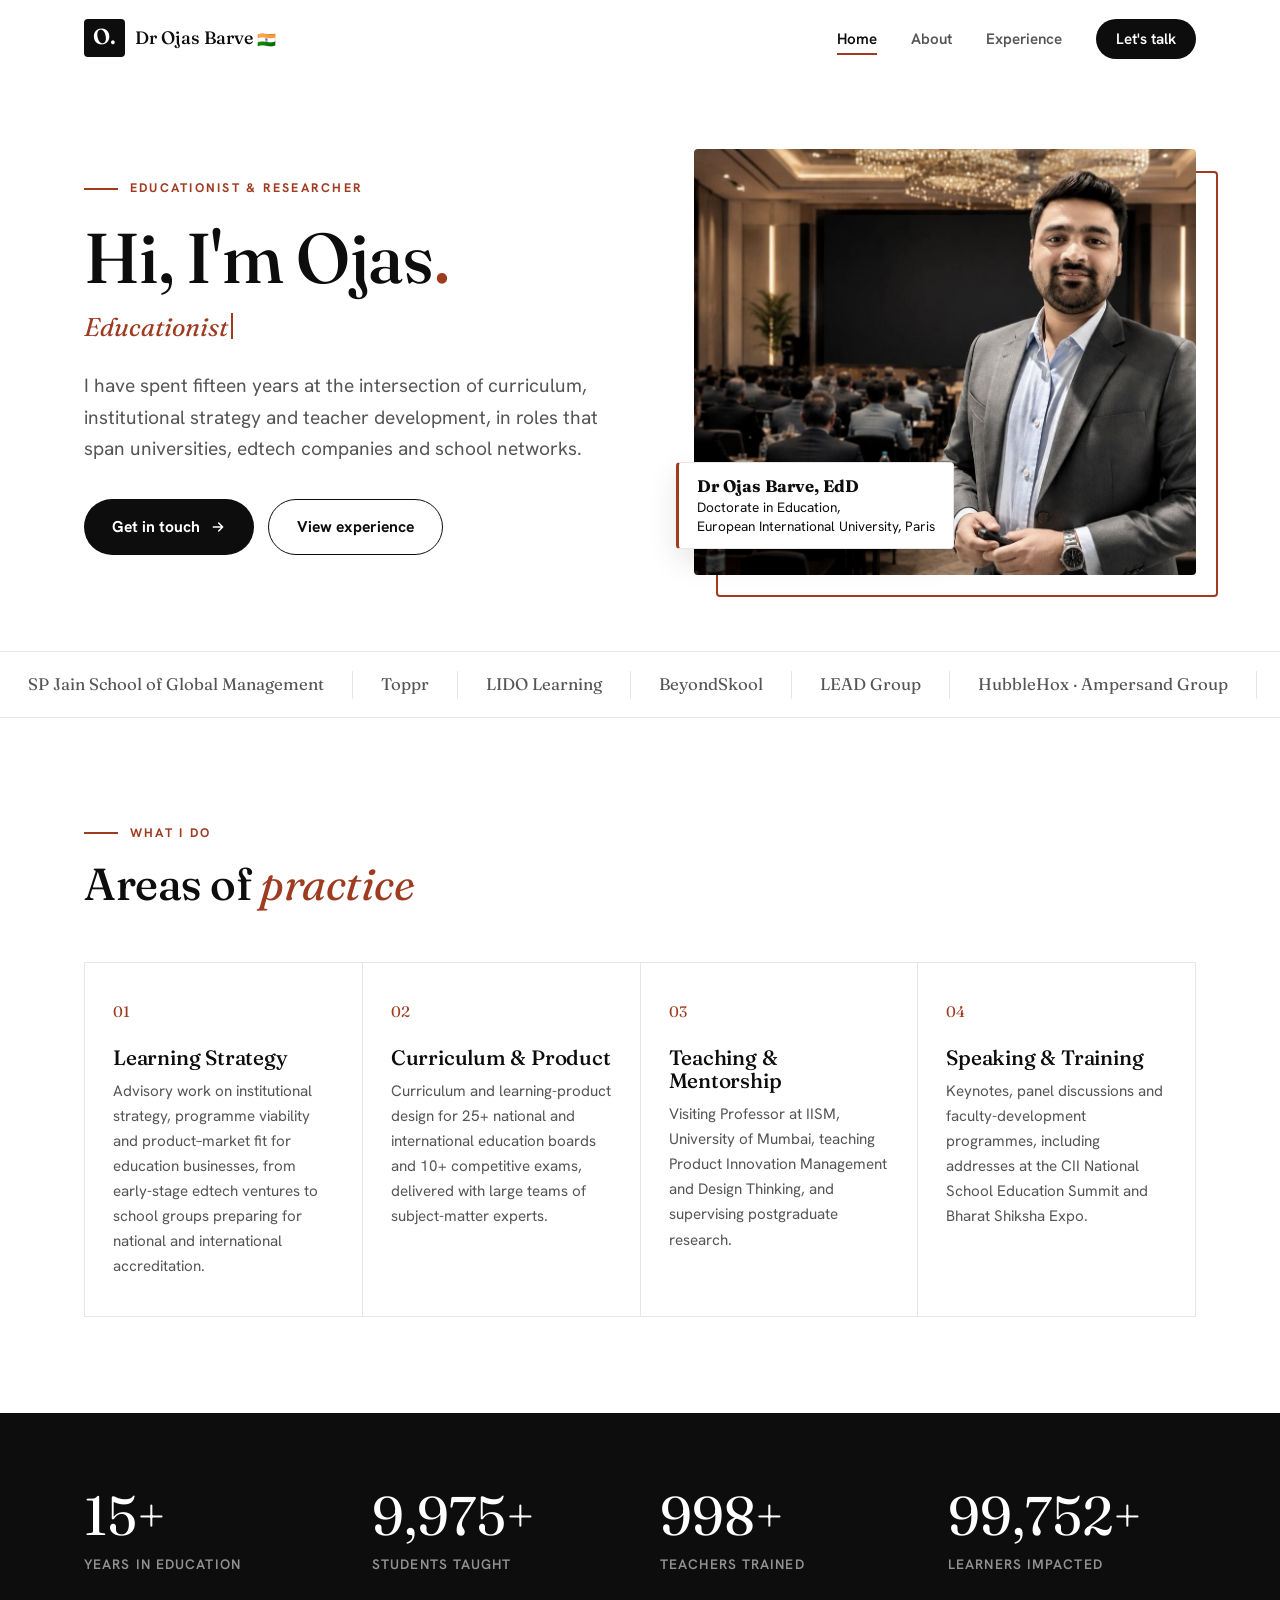
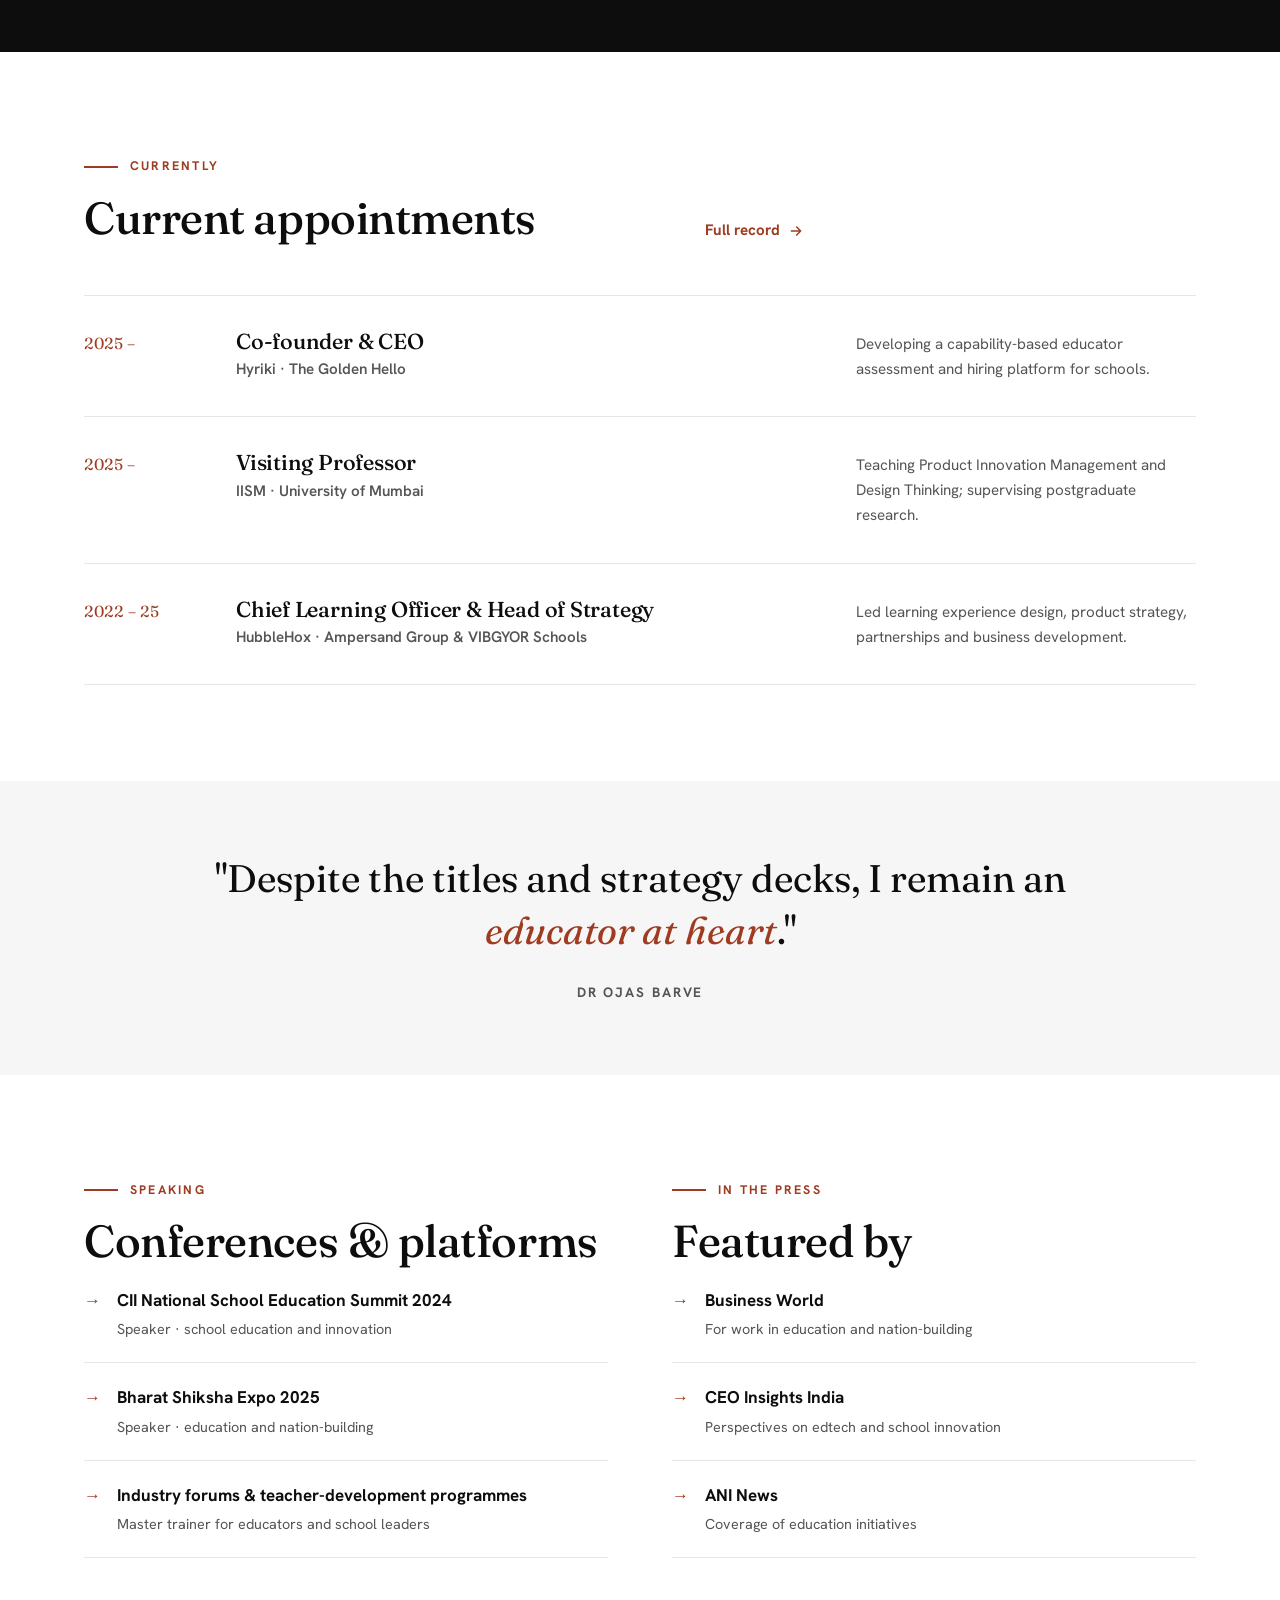
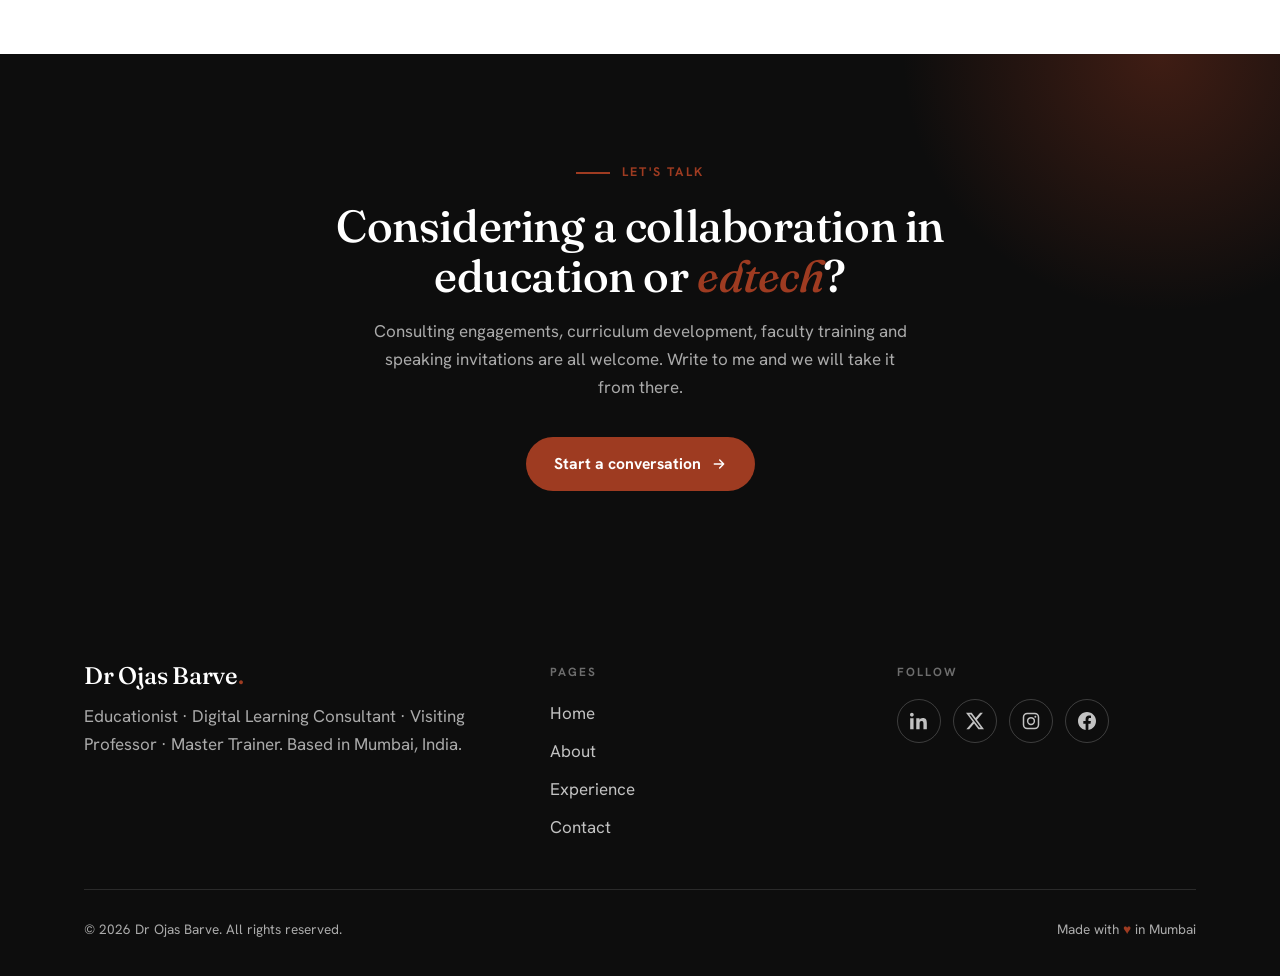
==== index.html @ 6253dc20 "Link speaking engagements to event photos Co-Authored-By: Claude Sonnet 5 <noreply@anthropic.com>" ====
<!DOCTYPE html>
<html lang="en">
<head>
  <meta charset="UTF-8">
  <meta name="viewport" content="width=device-width, initial-scale=1.0">
  <title>Dr Ojas Barve, EdD | Educationist &amp; Digital Learning Leader</title>
  <meta name="description" content="Dr Ojas Barve is a Mumbai-based educationist, digital learning consultant, visiting professor and master trainer with 15+ years across edtech, curriculum and institutional strategy.">
  <link rel="icon" type="image/svg+xml" href="assets/img/favicon.svg">
  <link rel="preconnect" href="https://fonts.googleapis.com">
  <link rel="preconnect" href="https://fonts.gstatic.com" crossorigin>
  <link href="https://fonts.googleapis.com/css2?family=Fraunces:ital,opsz,wght@0,9..144,400;0,9..144,500;0,9..144,600;1,9..144,400;1,9..144,500&family=Hanken+Grotesk:wght@400;500;600;700&display=swap" rel="stylesheet">
  <link rel="stylesheet" href="assets/css/style.css">
  <meta property="og:title" content="Dr Ojas Barve, EdD | Educationist &amp; Digital Learning Leader">
  <meta property="og:description" content="15+ years at the intersection of curriculum, strategy, teacher development and institutional relations.">
  <meta property="og:image" content="https://ojasbarve.com/assets/img/ojas-hero.jpg">
</head>
<body>

  <header class="site-header">
    <div class="wrap nav">
      <a class="brand" href="index.html">
        <span class="brand-mark">O.</span>
        <span class="brand-name">Dr Ojas Barve <span class="flag" aria-hidden="true">🇮🇳</span></span>
      </a>
      <button class="nav-toggle" aria-label="Menu" aria-expanded="false">
        <span></span><span></span><span></span>
      </button>
      <ul class="nav-links">
        <li><a href="index.html" class="active">Home</a></li>
        <li><a href="about.html">About</a></li>
        <li><a href="experience.html">Experience</a></li>
        <li><a href="contact.html" class="nav-cta">Let's talk</a></li>
      </ul>
    </div>
  </header>

  <main>

    <!-- Hero -->
    <section class="hero">
      <div class="wrap hero-grid">
        <div class="reveal revealed">
          <span class="kicker">Educationist &amp; researcher</span>
          <h1>Hi, I'm Ojas<span class="accent">.</span></h1>
          <p class="roles" data-roles='["Educationist","Digital Learning Consultant","Visiting Professor","Master Trainer","Academic Researcher"]'><span class="roles-text"></span><span class="caret"></span></p>
          <p class="lede">I have spent fifteen years at the intersection of curriculum, institutional strategy and teacher development, in roles that span universities, edtech companies and school networks.</p>
          <div class="btn-row">
            <a class="btn btn-primary" href="contact.html">Get in touch
              <svg width="16" height="16" viewBox="0 0 24 24" fill="none" stroke="currentColor" stroke-width="2.2" stroke-linecap="round" stroke-linejoin="round"><path d="M5 12h14M13 6l6 6-6 6"/></svg>
            </a>
            <a class="btn btn-ghost" href="experience.html">View experience</a>
          </div>
        </div>
        <div class="hero-photo reveal revealed" data-delay="1">
          <div class="frame">
            <img src="assets/img/ojas-hero.jpg" alt="Dr Ojas Barve speaking at a conference" fetchpriority="high">
          </div>
          <div class="hero-badge">
            <strong>Dr Ojas Barve, EdD</strong>
            Doctorate in Education,<br>European International University, Paris
          </div>
        </div>
      </div>

      <div class="marquee" aria-hidden="true">
        <div class="marquee-track">
          <span>SP Jain School of Global Management</span>
          <span>Toppr</span>
          <span>LIDO Learning</span>
          <span>BeyondSkool</span>
          <span>LEAD Group</span>
          <span>HubbleHox · Ampersand Group</span>
          <span>IISM · University of Mumbai</span>
          <span>SNDT Women's University</span>
          <span>Hyriki</span>
        </div>
      </div>
    </section>

    <!-- What I do -->
    <section class="section">
      <div class="wrap">
        <div class="section-head reveal">
          <span class="kicker">What I do</span>
          <h2>Areas of <span class="accent-i">practice</span></h2>
        </div>
        <div class="card-grid">
          <article class="card reveal">
            <span class="num">01</span>
            <h3>Learning Strategy</h3>
            <p>Advisory work on institutional strategy, programme viability and product–market fit for education businesses, from early-stage edtech ventures to school groups preparing for national and international accreditation.</p>
          </article>
          <article class="card reveal" data-delay="1">
            <span class="num">02</span>
            <h3>Curriculum &amp; Product</h3>
            <p>Curriculum and learning-product design for 25+ national and international education boards and 10+ competitive exams, delivered with large teams of subject-matter experts.</p>
          </article>
          <article class="card reveal" data-delay="2">
            <span class="num">03</span>
            <h3>Teaching &amp; Mentorship</h3>
            <p>Visiting Professor at IISM, University of Mumbai, teaching Product Innovation Management and Design Thinking, and supervising postgraduate research.</p>
          </article>
          <article class="card reveal" data-delay="3">
            <span class="num">04</span>
            <h3>Speaking &amp; Training</h3>
            <p>Keynotes, panel discussions and faculty-development programmes, including addresses at the CII National School Education Summit and Bharat Shiksha Expo.</p>
          </article>
        </div>
      </div>
    </section>

    <!-- Stats -->
    <section class="stats-band">
      <div class="wrap stats-grid reveal">
        <div class="stat">
          <div class="value"><span data-count="15" data-suffix="+">0</span></div>
          <div class="label">Years in education</div>
        </div>
        <div class="stat">
          <div class="value"><span data-count="10000" data-suffix="+">0</span></div>
          <div class="label">Students taught</div>
        </div>
        <div class="stat">
          <div class="value"><span data-count="1000" data-suffix="+">0</span></div>
          <div class="label">Teachers trained</div>
        </div>
        <div class="stat">
          <div class="value"><span data-count="100000" data-suffix="+">0</span></div>
          <div class="label">Learners impacted</div>
        </div>
      </div>
    </section>

    <!-- Featured roles -->
    <section class="section">
      <div class="wrap">
        <div class="section-head section-head-row reveal">
          <div>
            <span class="kicker">Currently</span>
            <h2>Current appointments</h2>
          </div>
          <a class="link-arrow" href="experience.html">Full record
            <svg width="16" height="16" viewBox="0 0 24 24" fill="none" stroke="currentColor" stroke-width="2.2" stroke-linecap="round" stroke-linejoin="round"><path d="M5 12h14M13 6l6 6-6 6"/></svg>
          </a>
        </div>
        <div class="feature-list">
          <div class="feature-row reveal">
            <span class="when">2025 –</span>
            <div>
              <h3>Co-founder &amp; CEO</h3>
              <span class="org">Hyriki · The Golden Hello</span>
            </div>
            <p>Developing a capability-based educator assessment and hiring platform for schools.</p>
          </div>
          <div class="feature-row reveal">
            <span class="when">2025 –</span>
            <div>
              <h3>Visiting Professor</h3>
              <span class="org">IISM · University of Mumbai</span>
            </div>
            <p>Teaching Product Innovation Management and Design Thinking; supervising postgraduate research.</p>
          </div>
          <div class="feature-row reveal">
            <span class="when">2022 – 25</span>
            <div>
              <h3>Chief Learning Officer &amp; Head of Strategy</h3>
              <span class="org">HubbleHox · Ampersand Group &amp; VIBGYOR Schools</span>
            </div>
            <p>Led learning experience design, product strategy, partnerships and business development.</p>
          </div>
        </div>
      </div>
    </section>

    <!-- Quote -->
    <section class="section-tight section-alt">
      <div class="wrap">
        <figure class="pull-quote reveal">
          <blockquote>"Despite the titles and strategy decks, I remain an <em>educator at heart</em>."</blockquote>
          <figcaption>Dr Ojas Barve</figcaption>
        </figure>
      </div>
    </section>

    <!-- Speaking & media -->
    <section class="section">
      <div class="wrap two-col">
        <div class="reveal">
          <span class="kicker">Speaking</span>
          <h2 style="margin-top:16px">Conferences &amp; platforms</h2>
          <ul class="plain-list">
            <li><a class="press-link" href="assets/img/cii-summit.jpg" target="_blank" rel="noopener"><span class="bullet">→</span><div><strong>CII National School Education Summit 2024</strong><span class="sub">Speaker · school education and innovation</span></div></a></li>
            <li><a class="press-link" href="assets/img/bharat-shiksha-expo.jpg" target="_blank" rel="noopener"><span class="bullet">→</span><div><strong>Bharat Shiksha Expo 2025</strong><span class="sub">Speaker · education and nation-building</span></div></a></li>
            <li><span class="bullet">→</span><div><strong>Industry forums &amp; teacher-development programmes</strong><span class="sub">Master trainer for educators and school leaders</span></div></li>
          </ul>
        </div>
        <div class="reveal" data-delay="1">
          <span class="kicker">In the press</span>
          <h2 style="margin-top:16px">Featured by</h2>
          <ul class="plain-list">
            <li><a class="press-link" href="https://www.businessworld.in/article/brilliant-achievers-young-age-making-india-proud-380309" target="_blank" rel="noopener"><span class="bullet">→</span><div><strong>Business World</strong><span class="sub">For work in education and nation-building</span></div></a></li>
            <li><a class="press-link" href="https://www.ceoinsightsindia.com/leader/ojas-barve-building-a-better-world-one-student-at-a-time-cid-5893.html" target="_blank" rel="noopener"><span class="bullet">→</span><div><strong>CEO Insights India</strong><span class="sub">Perspectives on edtech and school innovation</span></div></a></li>
            <li><a class="press-link" href="https://www.aninews.in/news/business/brilliant-achievers-young-age-making-india-proud20210222140818/" target="_blank" rel="noopener"><span class="bullet">→</span><div><strong>ANI News</strong><span class="sub">Coverage of education initiatives</span></div></a></li>
          </ul>
        </div>
      </div>
    </section>

    <!-- CTA -->
    <section class="cta-band">
      <div class="wrap">
        <span class="kicker">Let's talk</span>
        <h2>Considering a collaboration in education or <em>edtech</em>?</h2>
        <p>Consulting engagements, curriculum development, faculty training and speaking invitations are all welcome. Write to me and we will take it from there.</p>
        <a class="btn btn-primary" href="contact.html">Start a conversation
          <svg width="16" height="16" viewBox="0 0 24 24" fill="none" stroke="currentColor" stroke-width="2.2" stroke-linecap="round" stroke-linejoin="round"><path d="M5 12h14M13 6l6 6-6 6"/></svg>
        </a>
      </div>
    </section>

  </main>

  <footer class="site-footer">
    <div class="wrap">
      <div class="footer-grid">
        <div>
          <h3>Dr Ojas Barve<span class="accent">.</span></h3>
          <p>Educationist · Digital Learning Consultant · Visiting Professor · Master Trainer. Based in Mumbai, India.</p>
        </div>
        <div>
          <p class="foot-label">Pages</p>
          <ul>
            <li><a href="index.html">Home</a></li>
            <li><a href="about.html">About</a></li>
            <li><a href="experience.html">Experience</a></li>
            <li><a href="contact.html">Contact</a></li>
          </ul>
        </div>
        <div>
          <p class="foot-label">Follow</p>
          <div class="socials">
            <a href="https://www.linkedin.com/in/oabarve" target="_blank" rel="noopener" aria-label="LinkedIn">
              <svg width="18" height="18" viewBox="0 0 24 24" fill="currentColor"><path d="M4.98 3.5C4.98 4.88 3.87 6 2.5 6S0 4.88 0 3.5 1.12 1 2.5 1s2.48 1.12 2.48 2.5zM.24 8.31h4.52V23H.24zM8.34 8.31h4.33v2h.06c.6-1.14 2.08-2.34 4.28-2.34 4.58 0 5.42 3.01 5.42 6.92V23h-4.51v-7.1c0-1.7-.03-3.88-2.37-3.88-2.37 0-2.73 1.85-2.73 3.76V23H8.34z"/></svg>
            </a>
            <a href="https://x.com/theoGBarve" target="_blank" rel="noopener" aria-label="X (Twitter)">
              <svg width="18" height="18" viewBox="0 0 24 24" fill="currentColor"><path d="M18.9 1.15h3.68l-8.04 9.19L24 22.85h-7.41l-5.8-7.58-6.64 7.58H.47l8.6-9.83L0 1.15h7.59l5.24 6.93zm-1.29 19.5h2.04L6.49 3.24H4.3z"/></svg>
            </a>
            <a href="https://www.instagram.com/profbybirth" target="_blank" rel="noopener" aria-label="Instagram">
              <svg width="18" height="18" viewBox="0 0 24 24" fill="none" stroke="currentColor" stroke-width="2"><rect x="2" y="2" width="20" height="20" rx="5"/><circle cx="12" cy="12" r="4.5"/><circle cx="17.8" cy="6.2" r="1.3" fill="currentColor" stroke="none"/></svg>
            </a>
            <a href="https://www.facebook.com/professorbybirth" target="_blank" rel="noopener" aria-label="Facebook">
              <svg width="18" height="18" viewBox="0 0 24 24" fill="currentColor"><path d="M24 12.07C24 5.4 18.63 0 12 0S0 5.4 0 12.07C0 18.1 4.39 23.09 10.13 24v-8.44H7.08v-3.49h3.05V9.41c0-3.02 1.79-4.7 4.53-4.7 1.31 0 2.68.24 2.68.24v2.97h-1.51c-1.49 0-1.96.93-1.96 1.89v2.26h3.33l-.53 3.49h-2.8V24C19.61 23.09 24 18.1 24 12.07z"/></svg>
            </a>
          </div>
        </div>
      </div>
      <div class="footer-bottom">
        <span>© <span id="year">2026</span> Dr Ojas Barve. All rights reserved.</span>
        <span>Made with <span class="heart">♥</span> in Mumbai</span>
      </div>
    </div>
  </footer>

  <script src="assets/js/main.js"></script>
</body>
</html>
---- assets/css/style.css ----
/* ============================================================
   Dr Ojas Barve — personal site
   Type: Fraunces (display serif) + Hanken Grotesk (text)
   Palette: ink & paper, one rust accent
   ============================================================ */

:root {
  --paper: #ffffff;
  --paper-2: #f6f6f6;
  --ink: #0d0d0d;
  --ink-2: #555555;
  --line: #e6e6e6;
  --accent: #9e3b21;        /* rust / burnt sienna */
  --accent-dark: #7c2e19;
  --font-display: "Fraunces", Georgia, serif;
  --font-text: "Hanken Grotesk", -apple-system, "Segoe UI", sans-serif;
  --max: 1160px;
  --radius: 4px;
  --ease: cubic-bezier(.22, .8, .3, 1);
}

* { margin: 0; padding: 0; box-sizing: border-box; }

html { scroll-behavior: smooth; }

body {
  font-family: var(--font-text);
  font-size: 1.0625rem;
  line-height: 1.65;
  color: var(--ink);
  background: var(--paper);
  -webkit-font-smoothing: antialiased;
}

::selection { background: var(--accent); color: #fff; }

img { max-width: 100%; display: block; }

a { color: inherit; }

.wrap {
  max-width: var(--max);
  margin: 0 auto;
  padding: 0 24px;
}

/* ---------- typography ---------- */

h1, h2, h3, .display {
  font-family: var(--font-display);
  font-weight: 500;
  line-height: 1.12;
  letter-spacing: -0.01em;
}

h1 { font-size: clamp(2.6rem, 6vw, 4.4rem); }
h2 { font-size: clamp(1.9rem, 3.6vw, 2.8rem); }
h3 { font-size: 1.3rem; }

.kicker {
  display: inline-flex;
  align-items: center;
  gap: 12px;
  font-size: .78rem;
  font-weight: 700;
  letter-spacing: .18em;
  text-transform: uppercase;
  color: var(--accent);
}
.kicker::before {
  content: "";
  width: 34px;
  height: 2px;
  background: var(--accent);
}

.lede { font-size: 1.2rem; color: var(--ink-2); max-width: 58ch; }

.accent { color: var(--accent); }
.accent-i {
  font-style: italic;
  color: var(--accent);
  font-weight: 400;
}

/* ---------- header ---------- */

.site-header {
  position: sticky;
  top: 0;
  z-index: 50;
  background: color-mix(in srgb, var(--paper) 88%, transparent);
  backdrop-filter: blur(10px);
  -webkit-backdrop-filter: blur(10px);
  border-bottom: 1px solid transparent;
  transition: border-color .3s, box-shadow .3s;
}
.site-header.scrolled {
  border-bottom-color: var(--line);
  box-shadow: 0 1px 0 rgba(0, 0, 0,.02);
}

.nav {
  display: flex;
  align-items: center;
  justify-content: space-between;
  height: 76px;
}

.brand {
  display: flex;
  align-items: baseline;
  gap: 10px;
  text-decoration: none;
}
.brand-mark {
  font-family: var(--font-display);
  font-weight: 600;
  font-size: 1.35rem;
  line-height: 1;
  color: var(--paper);
  background: var(--ink);
  padding: 7px 9px 9px;
  border-radius: var(--radius);
  transition: background .25s;
}
.brand:hover .brand-mark { background: var(--accent); }
.brand-name {
  font-family: var(--font-display);
  font-size: 1.12rem;
  font-weight: 500;
}
.brand-name .flag {
  font-size: .85em;
  vertical-align: middle;
}

.nav-links {
  display: flex;
  align-items: center;
  gap: 34px;
  list-style: none;
}
.nav-links a {
  position: relative;
  text-decoration: none;
  font-size: .95rem;
  font-weight: 600;
  color: var(--ink-2);
  padding: 6px 0;
  transition: color .2s;
}
.nav-links a::after {
  content: "";
  position: absolute;
  left: 0;
  bottom: 0;
  width: 100%;
  height: 2px;
  background: var(--accent);
  transform: scaleX(0);
  transform-origin: left;
  transition: transform .3s var(--ease);
}
.nav-links a:hover { color: var(--ink); }
.nav-links a:hover::after,
.nav-links a.active::after { transform: scaleX(1); }
.nav-links a.active { color: var(--ink); }

.nav-cta {
  text-decoration: none;
  font-size: .9rem;
  font-weight: 700;
  color: var(--paper) !important;
  background: var(--ink);
  padding: 10px 20px !important;
  border-radius: 99px;
  transition: background .25s, transform .25s;
}
.nav-cta::after { display: none; }
.nav-cta:hover { background: var(--accent); transform: translateY(-1px); }

.nav-toggle {
  display: none;
  background: none;
  border: 0;
  cursor: pointer;
  padding: 8px;
}
.nav-toggle span {
  display: block;
  width: 24px;
  height: 2px;
  background: var(--ink);
  margin: 5px 0;
  transition: transform .3s var(--ease), opacity .2s;
}
.nav-toggle.open span:nth-child(1) { transform: translateY(7px) rotate(45deg); }
.nav-toggle.open span:nth-child(2) { opacity: 0; }
.nav-toggle.open span:nth-child(3) { transform: translateY(-7px) rotate(-45deg); }

/* ---------- hero ---------- */

.hero { padding: 72px 0 0; overflow: hidden; }

.hero-grid {
  display: grid;
  grid-template-columns: 1.05fr .95fr;
  gap: 56px;
  align-items: center;
}

.hero h1 { margin: 20px 0 8px; }

.hero .roles {
  font-family: var(--font-display);
  font-style: italic;
  font-size: clamp(1.25rem, 2.4vw, 1.6rem);
  color: var(--accent);
  min-height: 1.5em;
  margin-bottom: 22px;
}
.roles .caret {
  display: inline-block;
  width: 2px;
  height: 1em;
  background: var(--accent);
  vertical-align: -0.12em;
  margin-left: 3px;
  animation: blink 1s steps(1) infinite;
}
@keyframes blink { 50% { opacity: 0; } }

.hero p.lede { margin-bottom: 34px; }

.btn-row { display: flex; flex-wrap: wrap; gap: 14px; }

.btn {
  display: inline-flex;
  align-items: center;
  gap: 10px;
  text-decoration: none;
  font-weight: 700;
  font-size: .98rem;
  padding: 14px 28px;
  border-radius: 99px;
  transition: transform .25s var(--ease), background .25s, color .25s, border-color .25s;
}
.btn svg { transition: transform .25s var(--ease); }
.btn:hover svg { transform: translateX(4px); }

.btn-primary { background: var(--ink); color: var(--paper); }
.btn-primary:hover { background: var(--accent); transform: translateY(-2px); }

.btn-ghost {
  border: 1.5px solid var(--ink);
  color: var(--ink);
  background: transparent;
}
.btn-ghost:hover {
  border-color: var(--accent);
  color: var(--accent);
  transform: translateY(-2px);
}

.hero-photo { position: relative; }
.hero-photo .frame {
  position: relative;
  border-radius: var(--radius);
  overflow: hidden;
}
.hero-photo img {
  width: 100%;
  aspect-ratio: 4 / 3.4;
  object-fit: cover;
  object-position: 72% 20%;
  filter: grayscale(.35) contrast(1.04);
  transition: filter .6s;
}
.hero-photo:hover img { filter: grayscale(0) contrast(1.02); }
.hero-photo::before {
  content: "";
  position: absolute;
  inset: 22px -22px -22px 22px;
  border: 2px solid var(--accent);
  border-radius: var(--radius);
  z-index: -1;
}

.hero-badge {
  position: absolute;
  left: -18px;
  bottom: 26px;
  background: var(--paper);
  border: 1px solid var(--line);
  border-left: 3px solid var(--accent);
  border-radius: var(--radius);
  padding: 12px 18px;
  box-shadow: 0 12px 30px rgba(0, 0, 0,.1);
  font-size: .85rem;
  line-height: 1.4;
}
.hero-badge strong {
  display: block;
  font-family: var(--font-display);
  font-size: 1.05rem;
}

/* ---------- marquee ---------- */

.marquee {
  margin-top: 76px;
  border-top: 1px solid var(--line);
  border-bottom: 1px solid var(--line);
  padding: 18px 0;
  overflow: hidden;
  white-space: nowrap;
}
.marquee-track {
  display: inline-flex;
  gap: 0;
  animation: scroll 36s linear infinite;
}
.marquee:hover .marquee-track { animation-play-state: paused; }
.marquee span {
  font-family: var(--font-display);
  font-size: 1.05rem;
  color: var(--ink-2);
  padding: 0 28px;
  border-right: 1px solid var(--line);
}
@keyframes scroll { to { transform: translateX(-50%); } }

/* ---------- generic sections ---------- */

.section { padding: 96px 0; }
.section-tight { padding: 72px 0; }
.section-alt { background: var(--paper-2); }

.section-head { margin-bottom: 52px; max-width: 720px; }
.section-head h2 { margin-top: 16px; }
.section-head p { margin-top: 14px; color: var(--ink-2); }

.section-head-row {
  display: flex;
  align-items: flex-end;
  justify-content: space-between;
  gap: 24px;
  flex-wrap: wrap;
}

.link-arrow {
  display: inline-flex;
  align-items: center;
  gap: 8px;
  font-weight: 700;
  font-size: .95rem;
  color: var(--accent);
  text-decoration: none;
  white-space: nowrap;
}
.link-arrow svg { transition: transform .25s var(--ease); }
.link-arrow:hover svg { transform: translateX(4px); }

/* ---------- cards ---------- */

.card-grid {
  display: grid;
  grid-template-columns: repeat(4, 1fr);
  gap: 1px;
  background: var(--line);
  border: 1px solid var(--line);
}
.card {
  background: var(--paper);
  padding: 36px 28px;
  position: relative;
  transition: background .3s;
}
.card::after {
  content: "";
  position: absolute;
  top: 0;
  left: 0;
  width: 100%;
  height: 3px;
  background: var(--accent);
  transform: scaleX(0);
  transform-origin: left;
  transition: transform .35s var(--ease);
}
.card:hover::after { transform: scaleX(1); }
.card:hover { background: #fafafa; }

.card .num {
  font-family: var(--font-display);
  font-size: .95rem;
  color: var(--accent);
  display: block;
  margin-bottom: 22px;
}
.card svg { color: var(--accent); margin-bottom: 18px; }
.card h3 { margin-bottom: 10px; }
.card p { font-size: .95rem; color: var(--ink-2); }

/* ---------- stats ---------- */

.stats-band {
  background: var(--ink);
  color: var(--paper);
  padding: 76px 0;
}
.stats-grid {
  display: grid;
  grid-template-columns: repeat(4, 1fr);
  gap: 40px;
  text-align: left;
}
.stat .value {
  font-family: var(--font-display);
  font-size: clamp(2.4rem, 4.4vw, 3.4rem);
  line-height: 1;
  color: var(--paper);
}
.stat .value em {
  font-style: normal;
  color: var(--accent);
  -webkit-text-stroke: 0;
}
.stat .label {
  margin-top: 10px;
  font-size: .86rem;
  font-weight: 600;
  letter-spacing: .08em;
  text-transform: uppercase;
  color: rgba(255, 255, 255,.55);
}

/* ---------- feature rows (home highlights) ---------- */

.feature-list { border-top: 1px solid var(--line); }
.feature-row {
  display: grid;
  grid-template-columns: 120px 1fr 340px;
  gap: 32px;
  padding: 34px 0;
  border-bottom: 1px solid var(--line);
  align-items: baseline;
  transition: padding-left .3s var(--ease);
}
.feature-row:hover { padding-left: 12px; }
.feature-row .when {
  font-family: var(--font-display);
  color: var(--accent);
  font-size: 1rem;
}
.feature-row h3 { font-size: 1.35rem; }
.feature-row .org {
  font-size: .95rem;
  font-weight: 600;
  color: var(--ink-2);
  margin-top: 4px;
}
.feature-row p { font-size: .95rem; color: var(--ink-2); }

/* ---------- quote ---------- */

.pull-quote {
  max-width: 880px;
  margin: 0 auto;
  text-align: center;
}
.pull-quote blockquote {
  font-family: var(--font-display);
  font-size: clamp(1.6rem, 3.4vw, 2.4rem);
  line-height: 1.35;
  font-weight: 400;
}
.pull-quote blockquote em { color: var(--accent); }
.pull-quote figcaption {
  margin-top: 24px;
  font-size: .85rem;
  font-weight: 700;
  letter-spacing: .14em;
  text-transform: uppercase;
  color: var(--ink-2);
}

/* ---------- media / speaking ---------- */

.two-col {
  display: grid;
  grid-template-columns: 1fr 1fr;
  gap: 64px;
  align-items: start;
}

.plain-list { list-style: none; }
.plain-list li {
  display: flex;
  gap: 16px;
  padding: 20px 0;
  border-bottom: 1px solid var(--line);
  align-items: baseline;
}
.plain-list .bullet {
  font-family: var(--font-display);
  color: var(--accent);
  flex: 0 0 auto;
}
.plain-list strong { display: block; font-weight: 700; }
.plain-list span.sub { font-size: .9rem; color: var(--ink-2); }
.plain-list a.press-link {
  display: flex;
  gap: 16px;
  align-items: baseline;
  color: inherit;
  text-decoration: none;
  width: 100%;
}
.plain-list a.press-link:hover strong { color: var(--accent); }

/* ---------- CTA band ---------- */

.cta-band {
  background: var(--ink);
  color: var(--paper);
  padding: 100px 0;
  text-align: center;
  position: relative;
  overflow: hidden;
}
.cta-band::before {
  content: "";
  position: absolute;
  width: 560px;
  height: 560px;
  border-radius: 50%;
  background: radial-gradient(circle, rgba(158, 59, 33, .35), transparent 65%);
  top: -280px;
  right: -160px;
}
.cta-band h2 {
  max-width: 760px;
  margin: 18px auto 16px;
  position: relative;
}
.cta-band h2 em { color: var(--accent); font-style: italic; }
.cta-band p {
  color: rgba(255, 255, 255,.65);
  max-width: 54ch;
  margin: 0 auto 36px;
  position: relative;
}
.cta-band .btn-primary { background: var(--accent); color: #fff; position: relative; }
.cta-band .btn-primary:hover { background: var(--accent-dark); }
.cta-band .kicker { color: var(--accent); }

/* ---------- page hero (inner pages) ---------- */

.page-hero {
  padding: 84px 0 64px;
  border-bottom: 1px solid var(--line);
}
.page-hero h1 { margin-top: 18px; max-width: 15ch; }
.page-hero .lede { margin-top: 20px; }

/* ---------- about ---------- */

.about-grid {
  display: grid;
  grid-template-columns: 1.1fr .9fr;
  gap: 64px;
  align-items: start;
}
.about-grid .story p + p { margin-top: 20px; }
.about-grid .story .first-line::first-letter {
  font-family: var(--font-display);
  font-size: 3.4em;
  float: left;
  line-height: .82;
  padding: 6px 10px 0 0;
  color: var(--accent);
}

.fact-card {
  position: sticky;
  top: 108px;
  border: 1px solid var(--line);
  border-radius: var(--radius);
  background: #fff;
  padding: 32px;
}
.fact-card h3 {
  font-size: 1.05rem;
  padding-bottom: 14px;
  border-bottom: 1px solid var(--line);
  margin-bottom: 6px;
}
.fact-card dl { font-size: .95rem; }
.fact-card dt {
  font-weight: 700;
  font-size: .74rem;
  letter-spacing: .12em;
  text-transform: uppercase;
  color: var(--accent);
  margin-top: 18px;
}
.fact-card dd { color: var(--ink-2); margin-top: 4px; }

/* timeline (education) */

.edu-timeline { list-style: none; position: relative; padding-left: 34px; }
.edu-timeline::before {
  content: "";
  position: absolute;
  left: 8px;
  top: 6px;
  bottom: 6px;
  width: 1px;
  background: var(--line);
}
.edu-timeline li { position: relative; padding: 0 0 36px; }
.edu-timeline li:last-child { padding-bottom: 0; }
.edu-timeline li::before {
  content: "";
  position: absolute;
  left: -30px;
  top: 8px;
  width: 9px;
  height: 9px;
  border-radius: 50%;
  background: var(--paper);
  border: 2px solid var(--accent);
}
.edu-timeline .when {
  font-family: var(--font-display);
  font-size: .92rem;
  color: var(--accent);
}
.edu-timeline h3 { margin: 4px 0 2px; font-size: 1.15rem; }
.edu-timeline p { font-size: .95rem; color: var(--ink-2); }

/* chips */

.chip-row { display: flex; flex-wrap: wrap; gap: 10px; }
.chip {
  font-size: .88rem;
  font-weight: 600;
  border: 1px solid var(--line);
  background: #fff;
  border-radius: 99px;
  padding: 8px 16px;
  transition: border-color .25s, color .25s, transform .25s;
}
.chip:hover {
  border-color: var(--accent);
  color: var(--accent);
  transform: translateY(-2px);
}

/* language meters */

.lang-list { list-style: none; display: grid; gap: 18px; }
.lang-list .lang-name {
  display: flex;
  justify-content: space-between;
  font-weight: 600;
  font-size: .95rem;
  margin-bottom: 6px;
}
.lang-list .lang-name span:last-child {
  color: var(--ink-2);
  font-weight: 500;
  font-size: .85rem;
}
.lang-bar {
  height: 4px;
  background: var(--line);
  border-radius: 99px;
  overflow: hidden;
}
.lang-bar i {
  display: block;
  height: 100%;
  background: var(--accent);
  border-radius: 99px;
  width: 0;
  transition: width 1.1s var(--ease);
}
.revealed .lang-bar i { width: var(--w); }

/* ---------- experience accordion ---------- */

.xp-list { border-top: 1px solid var(--line); }
.xp-item { border-bottom: 1px solid var(--line); }
.xp-head {
  width: 100%;
  display: grid;
  grid-template-columns: 130px 1fr auto;
  gap: 28px;
  align-items: baseline;
  text-align: left;
  background: none;
  border: 0;
  padding: 28px 8px;
  cursor: pointer;
  font: inherit;
  color: inherit;
  transition: background .25s;
}
.xp-head:hover { background: rgba(0, 0, 0, .03); }
.xp-head .when {
  font-family: var(--font-display);
  font-size: .95rem;
  color: var(--accent);
}
.xp-head .role {
  font-family: var(--font-display);
  font-size: 1.3rem;
  font-weight: 500;
}
.xp-head .org {
  display: block;
  font-family: var(--font-text);
  font-size: .92rem;
  font-weight: 600;
  color: var(--ink-2);
  margin-top: 4px;
}
.xp-head .toggle-icon {
  flex: 0 0 auto;
  width: 34px;
  height: 34px;
  border: 1px solid var(--line);
  border-radius: 50%;
  display: grid;
  place-items: center;
  transition: background .3s, border-color .3s, transform .4s var(--ease);
  align-self: center;
}
.xp-head .toggle-icon svg { stroke: var(--ink); transition: stroke .3s; }
.xp-item.open .toggle-icon {
  background: var(--accent);
  border-color: var(--accent);
  transform: rotate(45deg);
}
.xp-item.open .toggle-icon svg { stroke: #fff; }

.xp-body {
  display: grid;
  grid-template-rows: 0fr;
  transition: grid-template-rows .45s var(--ease);
}
.xp-body > div { overflow: hidden; }
.xp-item.open .xp-body { grid-template-rows: 1fr; }
.xp-body ul {
  list-style: none;
  padding: 0 8px 32px 158px;
  display: grid;
  gap: 10px;
  color: var(--ink-2);
  font-size: .98rem;
}
.xp-body li { padding-left: 22px; position: relative; }
.xp-body li::before {
  content: "";
  position: absolute;
  left: 0;
  top: .55em;
  width: 8px;
  height: 2px;
  background: var(--accent);
}

/* ---------- contact ---------- */

.contact-grid {
  display: grid;
  grid-template-columns: repeat(2, 1fr);
  gap: 20px;
}
.contact-card {
  display: block;
  text-decoration: none;
  border: 1px solid var(--line);
  border-radius: var(--radius);
  background: #fff;
  padding: 30px;
  transition: transform .3s var(--ease), border-color .3s, box-shadow .3s;
}
.contact-card:hover {
  transform: translateY(-4px);
  border-color: var(--accent);
  box-shadow: 0 16px 40px rgba(0, 0, 0,.08);
}
.contact-card svg { color: var(--accent); margin-bottom: 16px; }
.contact-card .label {
  font-size: .74rem;
  font-weight: 700;
  letter-spacing: .14em;
  text-transform: uppercase;
  color: var(--ink-2);
}
.contact-card .value {
  font-family: var(--font-display);
  font-size: 1.1rem;
  margin-top: 6px;
  overflow-wrap: anywhere;
}

.socials { display: flex; gap: 12px; }
.socials a {
  width: 44px;
  height: 44px;
  border: 1px solid var(--line);
  border-radius: 50%;
  display: grid;
  place-items: center;
  color: var(--ink-2);
  transition: background .25s, color .25s, border-color .25s, transform .25s;
}
.socials a:hover {
  background: var(--accent);
  border-color: var(--accent);
  color: #fff;
  transform: translateY(-3px);
}

/* contact form (mailto-powered, static) */

.contact-form { display: grid; gap: 18px; }
.contact-form label {
  font-size: .8rem;
  font-weight: 700;
  letter-spacing: .1em;
  text-transform: uppercase;
  color: var(--ink-2);
  display: block;
  margin-bottom: 8px;
}
.contact-form input,
.contact-form textarea {
  width: 100%;
  font: inherit;
  color: var(--ink);
  background: #fff;
  border: 1px solid var(--line);
  border-radius: var(--radius);
  padding: 14px 16px;
  transition: border-color .25s, box-shadow .25s;
}
.contact-form input:focus,
.contact-form textarea:focus {
  outline: none;
  border-color: var(--accent);
  box-shadow: 0 0 0 3px rgba(158, 59, 33, .12);
}
.contact-form textarea { resize: vertical; min-height: 140px; }
.contact-form .btn { justify-self: start; border: 0; cursor: pointer; }

/* ---------- footer ---------- */

.site-footer {
  background: var(--ink);
  color: rgba(255, 255, 255,.65);
  padding: 72px 0 36px;
}
.footer-grid {
  display: grid;
  grid-template-columns: 1.4fr 1fr 1fr;
  gap: 48px;
  padding-bottom: 48px;
  border-bottom: 1px solid rgba(255, 255, 255,.12);
}
.site-footer h3 {
  color: var(--paper);
  font-size: 1.5rem;
  margin-bottom: 12px;
}
.site-footer .foot-label {
  font-size: .74rem;
  font-weight: 700;
  letter-spacing: .16em;
  text-transform: uppercase;
  color: rgba(255, 255, 255,.4);
  margin-bottom: 16px;
}
.site-footer ul { list-style: none; display: grid; gap: 10px; }
.site-footer a { color: rgba(255, 255, 255,.75); text-decoration: none; transition: color .2s; }
.site-footer a:hover { color: var(--paper); }
.site-footer .socials a { border-color: rgba(255, 255, 255,.2); color: rgba(255, 255, 255,.75); }
.site-footer .socials a:hover { background: var(--accent); border-color: var(--accent); color: #fff; }
.footer-bottom {
  display: flex;
  justify-content: space-between;
  flex-wrap: wrap;
  gap: 12px;
  padding-top: 28px;
  font-size: .85rem;
}
.footer-bottom .heart { color: var(--accent); }

/* ---------- reveal animation ---------- */

.reveal {
  opacity: 0;
  transform: translateY(26px);
  transition: opacity .7s var(--ease), transform .7s var(--ease);
}
.reveal.revealed { opacity: 1; transform: none; }
.reveal[data-delay="1"] { transition-delay: .1s; }
.reveal[data-delay="2"] { transition-delay: .2s; }
.reveal[data-delay="3"] { transition-delay: .3s; }

@media (prefers-reduced-motion: reduce) {
  .reveal { opacity: 1; transform: none; transition: none; }
  .marquee-track { animation: none; }
  html { scroll-behavior: auto; }
}

/* ---------- responsive ---------- */

@media (max-width: 960px) {
  .hero-grid, .two-col, .about-grid { grid-template-columns: 1fr; }
  .hero-photo { max-width: 560px; }
  .card-grid { grid-template-columns: 1fr 1fr; }
  .stats-grid { grid-template-columns: 1fr 1fr; gap: 44px 24px; }
  .feature-row { grid-template-columns: 100px 1fr; }
  .feature-row p { grid-column: 2; }
  .footer-grid { grid-template-columns: 1fr; gap: 36px; }
  .fact-card { position: static; }
}

@media (max-width: 720px) {
  .nav-links {
    position: fixed;
    inset: 76px 0 auto 0;
    flex-direction: column;
    align-items: flex-start;
    gap: 4px;
    background: var(--paper);
    border-bottom: 1px solid var(--line);
    padding: 12px 24px 24px;
    transform: translateY(-130%);
    transition: transform .4s var(--ease);
    box-shadow: 0 24px 40px rgba(0, 0, 0,.08);
  }
  .nav-links.open { transform: none; }
  .nav-links li { width: 100%; }
  .nav-links a { display: block; padding: 12px 0; font-size: 1.05rem; }
  .nav-links a::after { display: none; }
  .nav-links .nav-cta { display: inline-block; margin-top: 10px; text-align: center; }
  .nav-toggle { display: block; }

  .section { padding: 68px 0; }
  .card-grid { grid-template-columns: 1fr; }
  .xp-head { grid-template-columns: 1fr auto; }
  .xp-head .when { grid-column: 1 / -1; }
  .xp-body ul { padding-left: 8px; }
  .contact-grid { grid-template-columns: 1fr; }
  .hero-badge { left: 12px; }
  .hero-photo::before { inset: 14px -12px -14px 14px; }
}
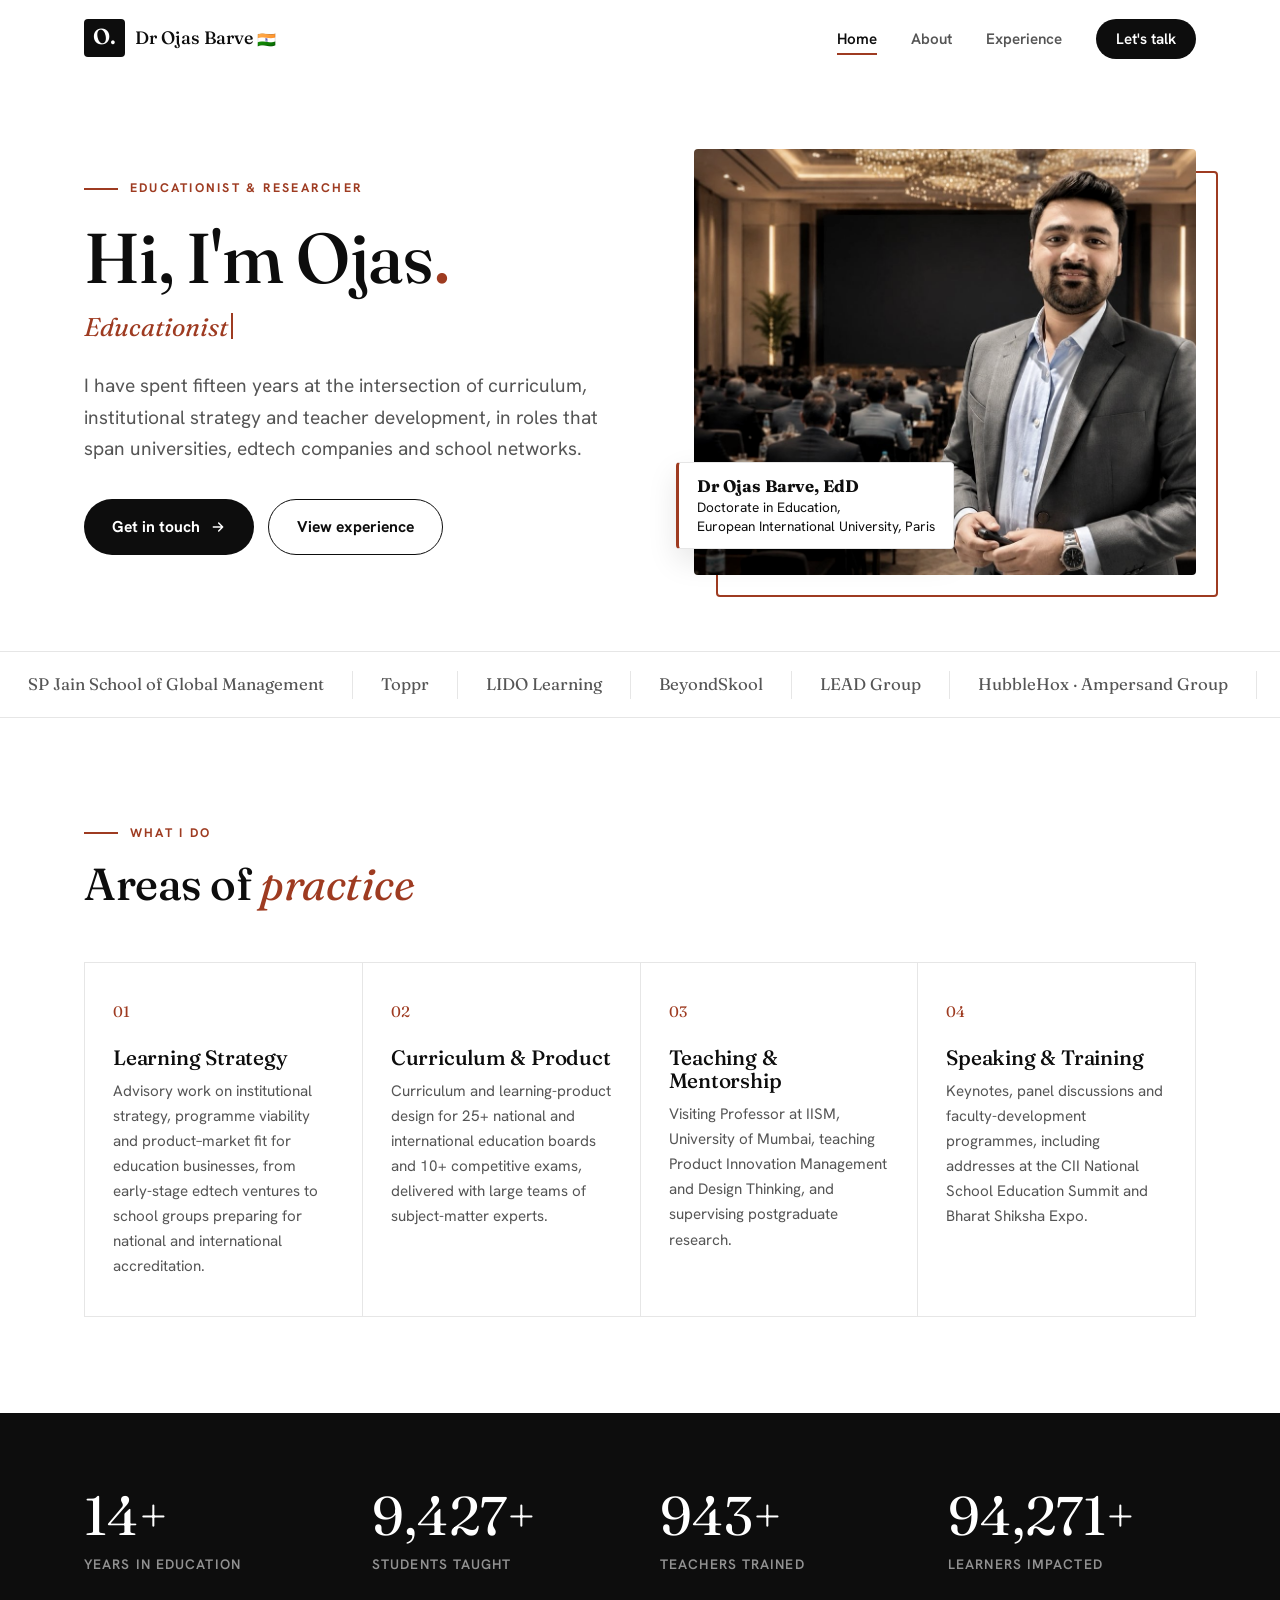
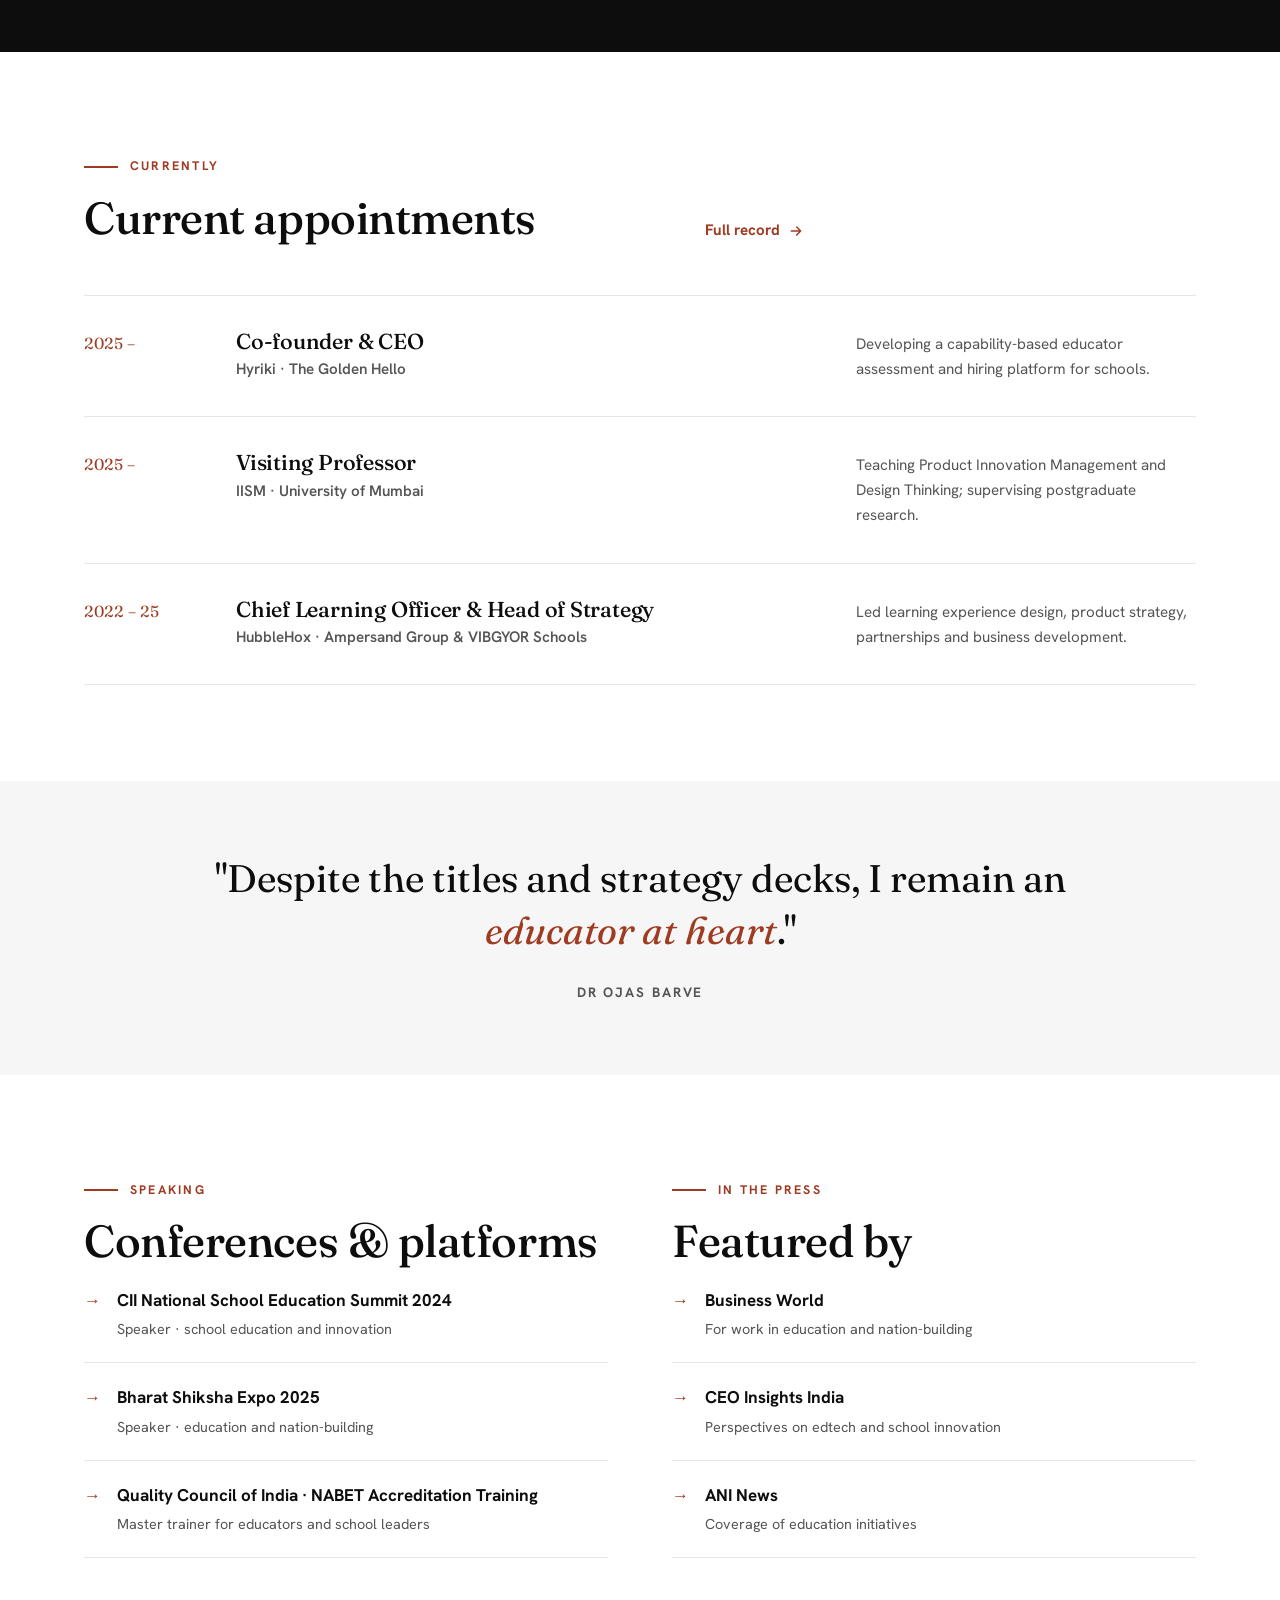
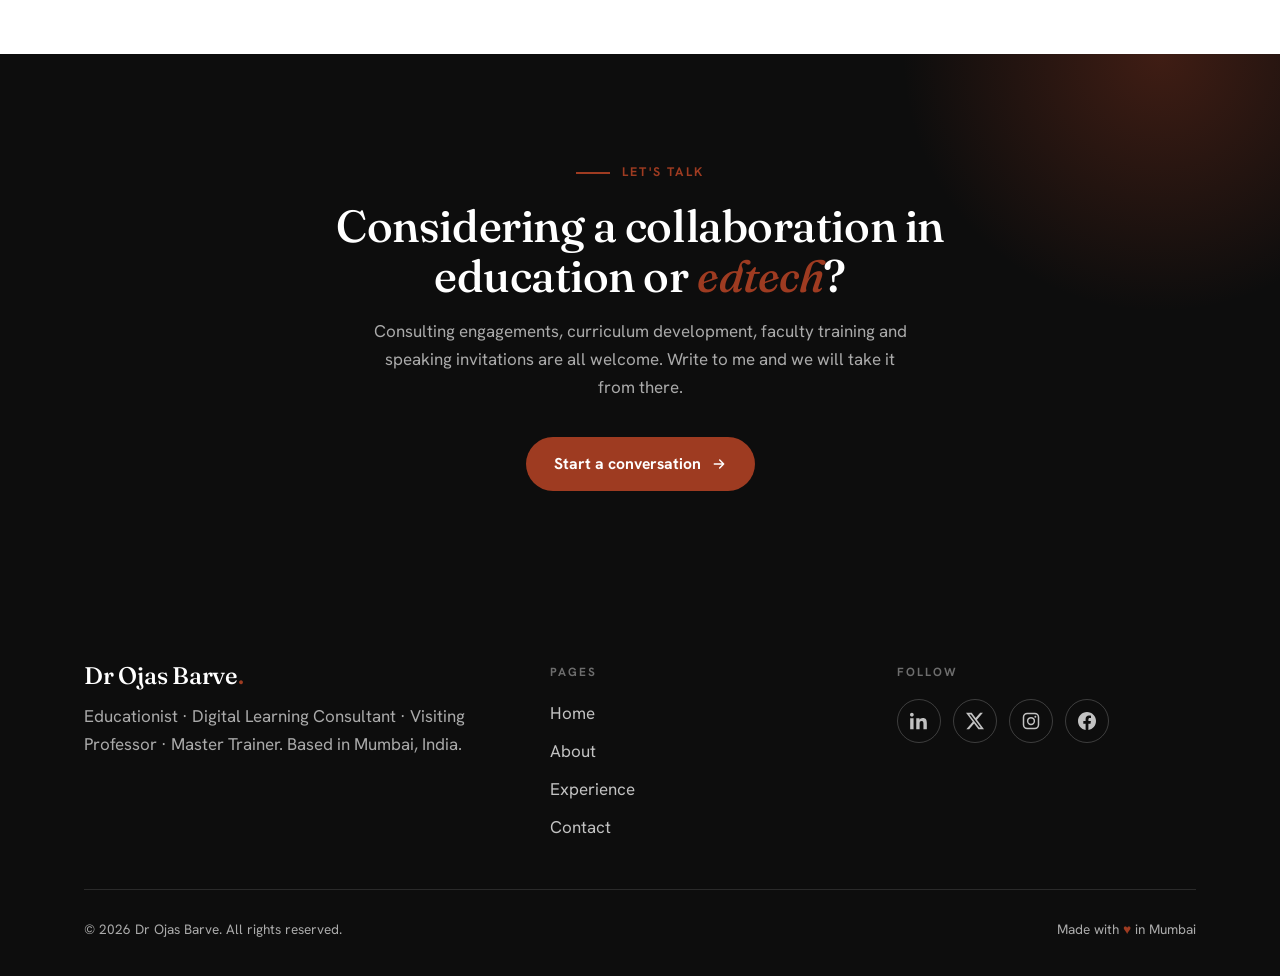
==== commit 23827d2a: "Replace third speaking entry with QCI NABET accreditation training Co-Authored-By: Claude Sonnet 5 <" ====
--- a/index.html
+++ b/index.html
@@ -191,7 +191,7 @@
           <ul class="plain-list">
             <li><a class="press-link" href="assets/img/cii-summit.jpg" target="_blank" rel="noopener"><span class="bullet">→</span><div><strong>CII National School Education Summit 2024</strong><span class="sub">Speaker · school education and innovation</span></div></a></li>
             <li><a class="press-link" href="assets/img/bharat-shiksha-expo.jpg" target="_blank" rel="noopener"><span class="bullet">→</span><div><strong>Bharat Shiksha Expo 2025</strong><span class="sub">Speaker · education and nation-building</span></div></a></li>
-            <li><span class="bullet">→</span><div><strong>Industry forums &amp; teacher-development programmes</strong><span class="sub">Master trainer for educators and school leaders</span></div></li>
+            <li><a class="press-link" href="assets/img/qci-nabet-training.jpg" target="_blank" rel="noopener"><span class="bullet">→</span><div><strong>Quality Council of India · NABET Accreditation Training</strong><span class="sub">Master trainer for educators and school leaders</span></div></a></li>
           </ul>
         </div>
         <div class="reveal" data-delay="1">
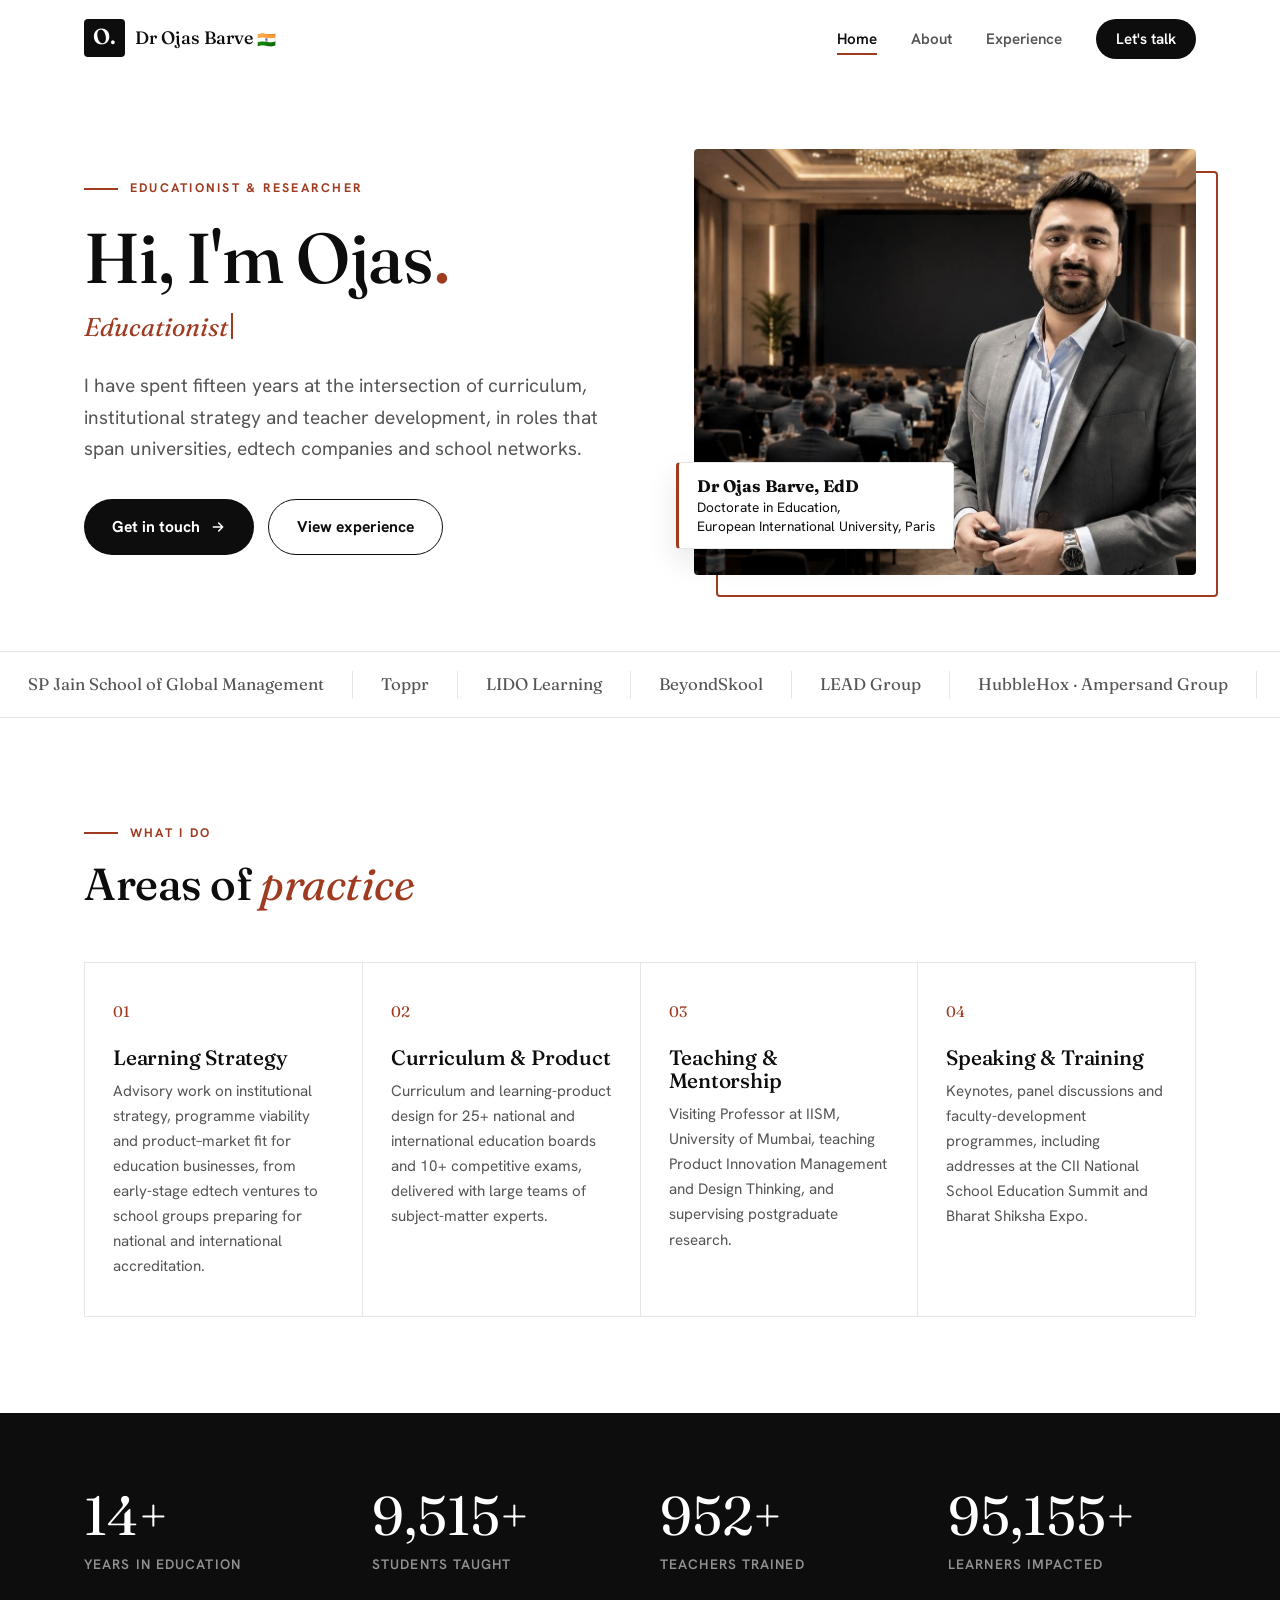
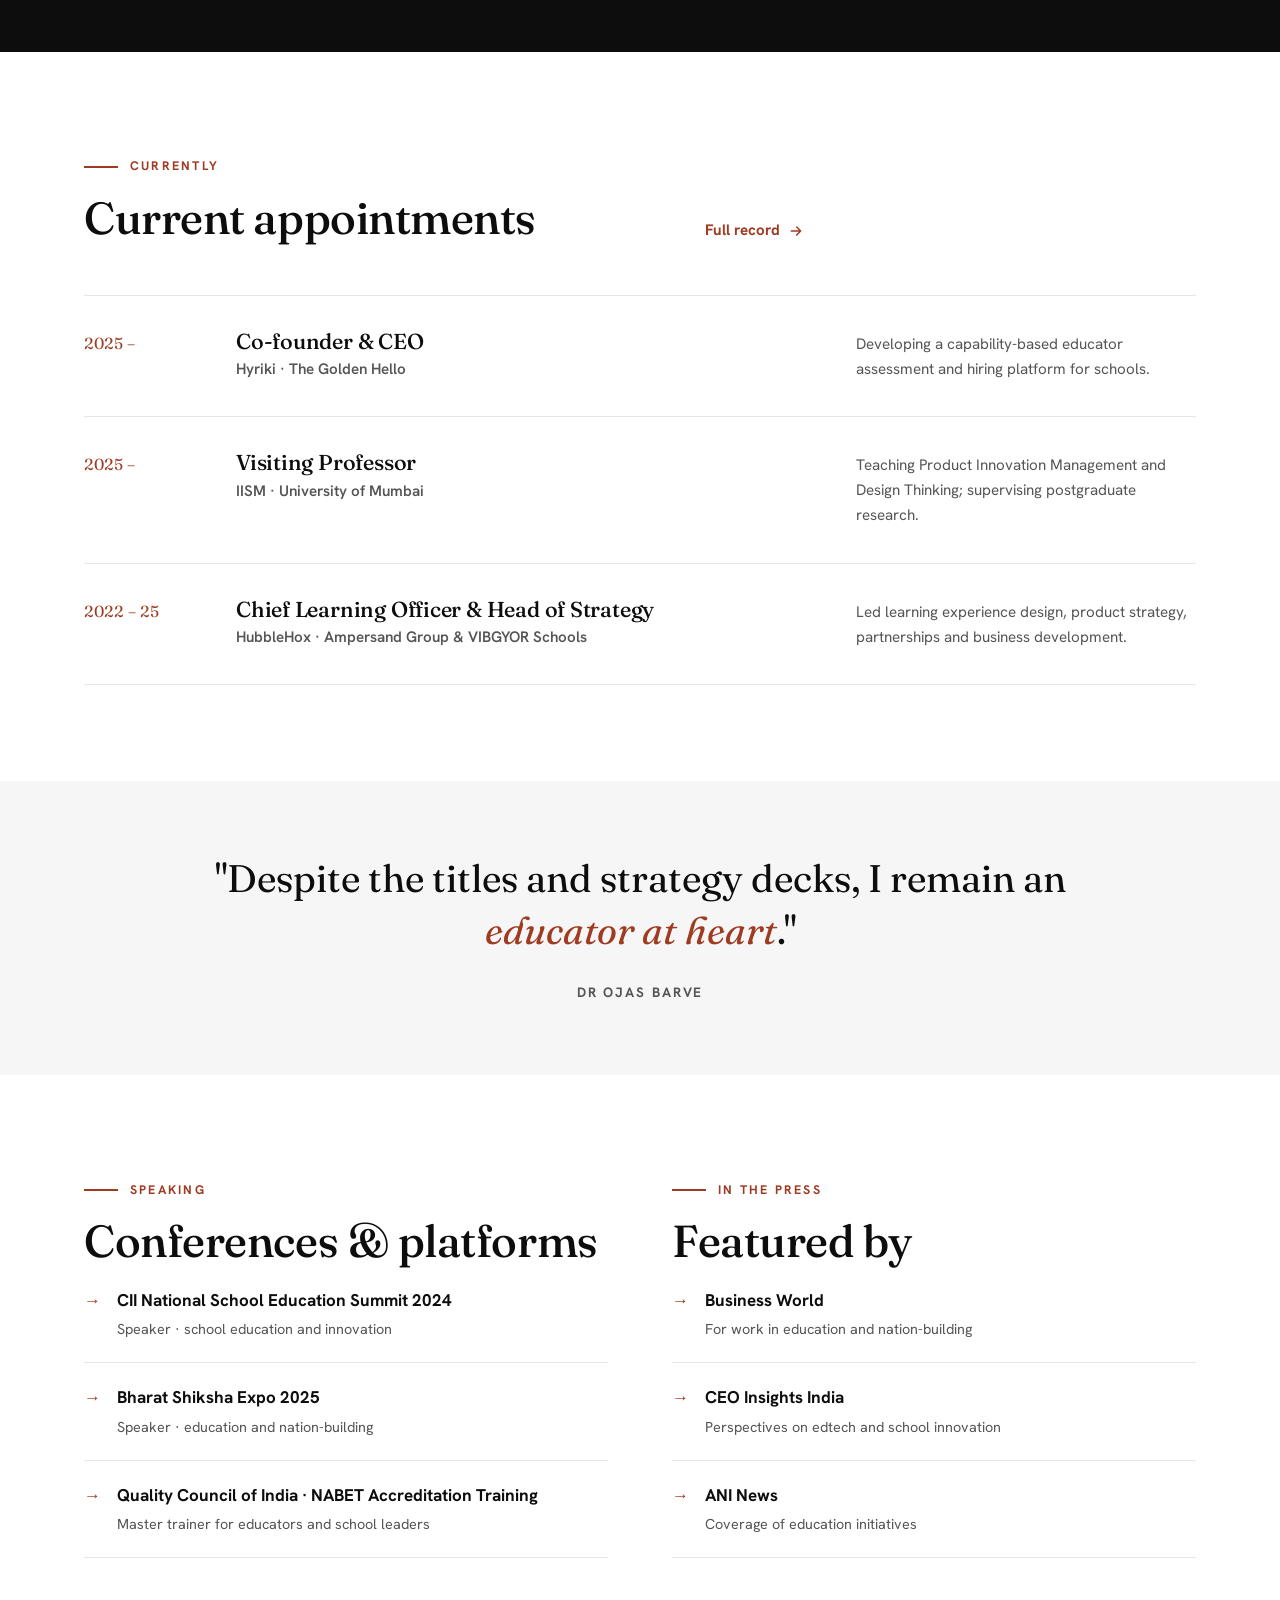
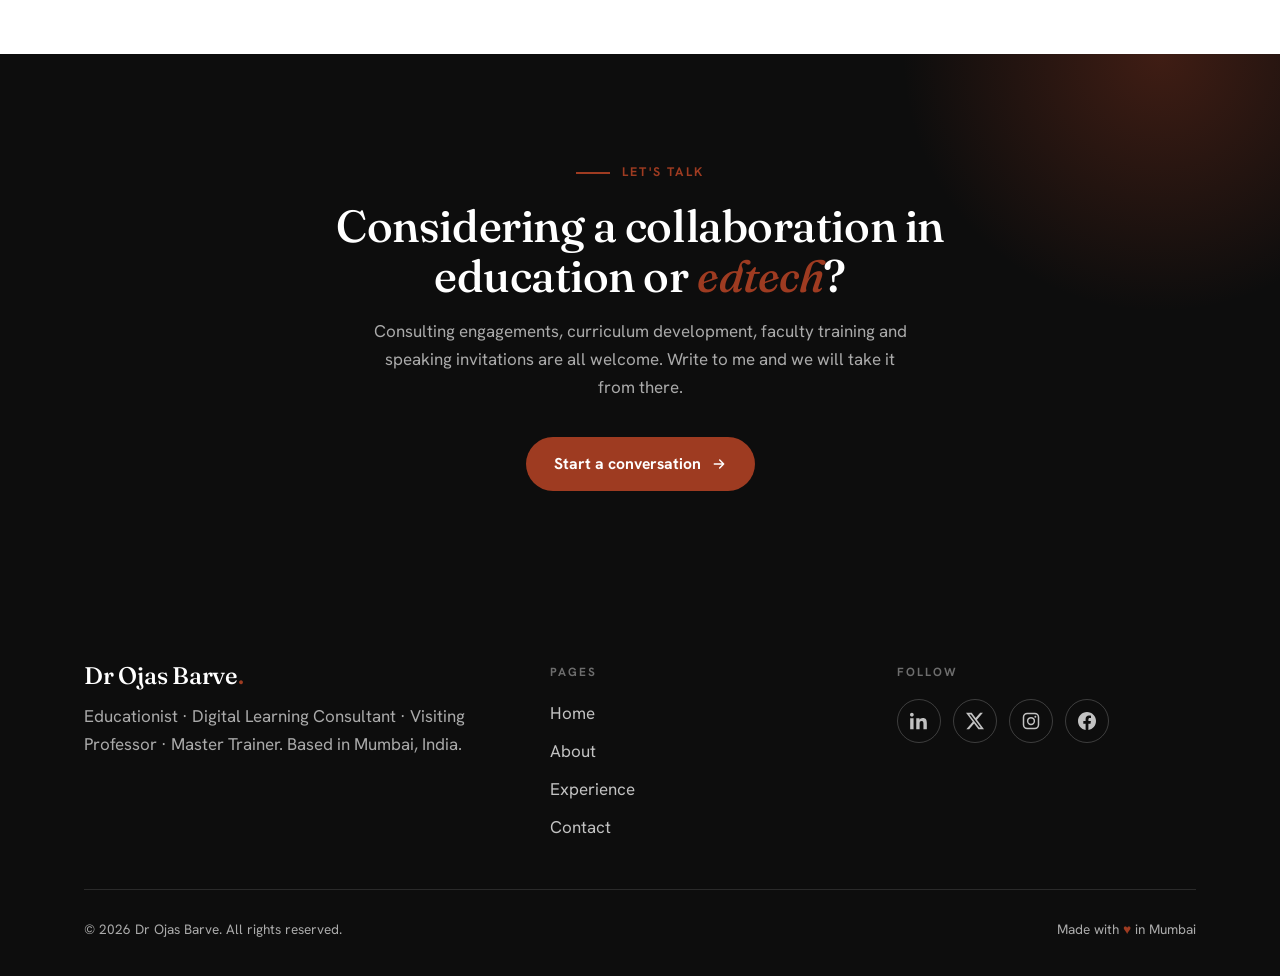
==== commit 1ff60bab: "Replace SVG favicon with new avatar-based PNG icons Co-Authored-By: Claude Sonnet 5 <noreply@anthrop" ====
--- a/index.html
+++ b/index.html
@@ -5,7 +5,9 @@
   <meta name="viewport" content="width=device-width, initial-scale=1.0">
   <title>Dr Ojas Barve, EdD | Educationist &amp; Digital Learning Leader</title>
   <meta name="description" content="Dr Ojas Barve is a Mumbai-based educationist, digital learning consultant, visiting professor and master trainer with 15+ years across edtech, curriculum and institutional strategy.">
-  <link rel="icon" type="image/svg+xml" href="assets/img/favicon.svg">
+  <link rel="icon" type="image/png" sizes="32x32" href="assets/img/favicon-32.png">
+  <link rel="icon" type="image/png" sizes="16x16" href="assets/img/favicon-16.png">
+  <link rel="apple-touch-icon" sizes="180x180" href="assets/img/apple-touch-icon.png">
   <link rel="preconnect" href="https://fonts.googleapis.com">
   <link rel="preconnect" href="https://fonts.gstatic.com" crossorigin>
   <link href="https://fonts.googleapis.com/css2?family=Fraunces:ital,opsz,wght@0,9..144,400;0,9..144,500;0,9..144,600;1,9..144,400;1,9..144,500&family=Hanken+Grotesk:wght@400;500;600;700&display=swap" rel="stylesheet">
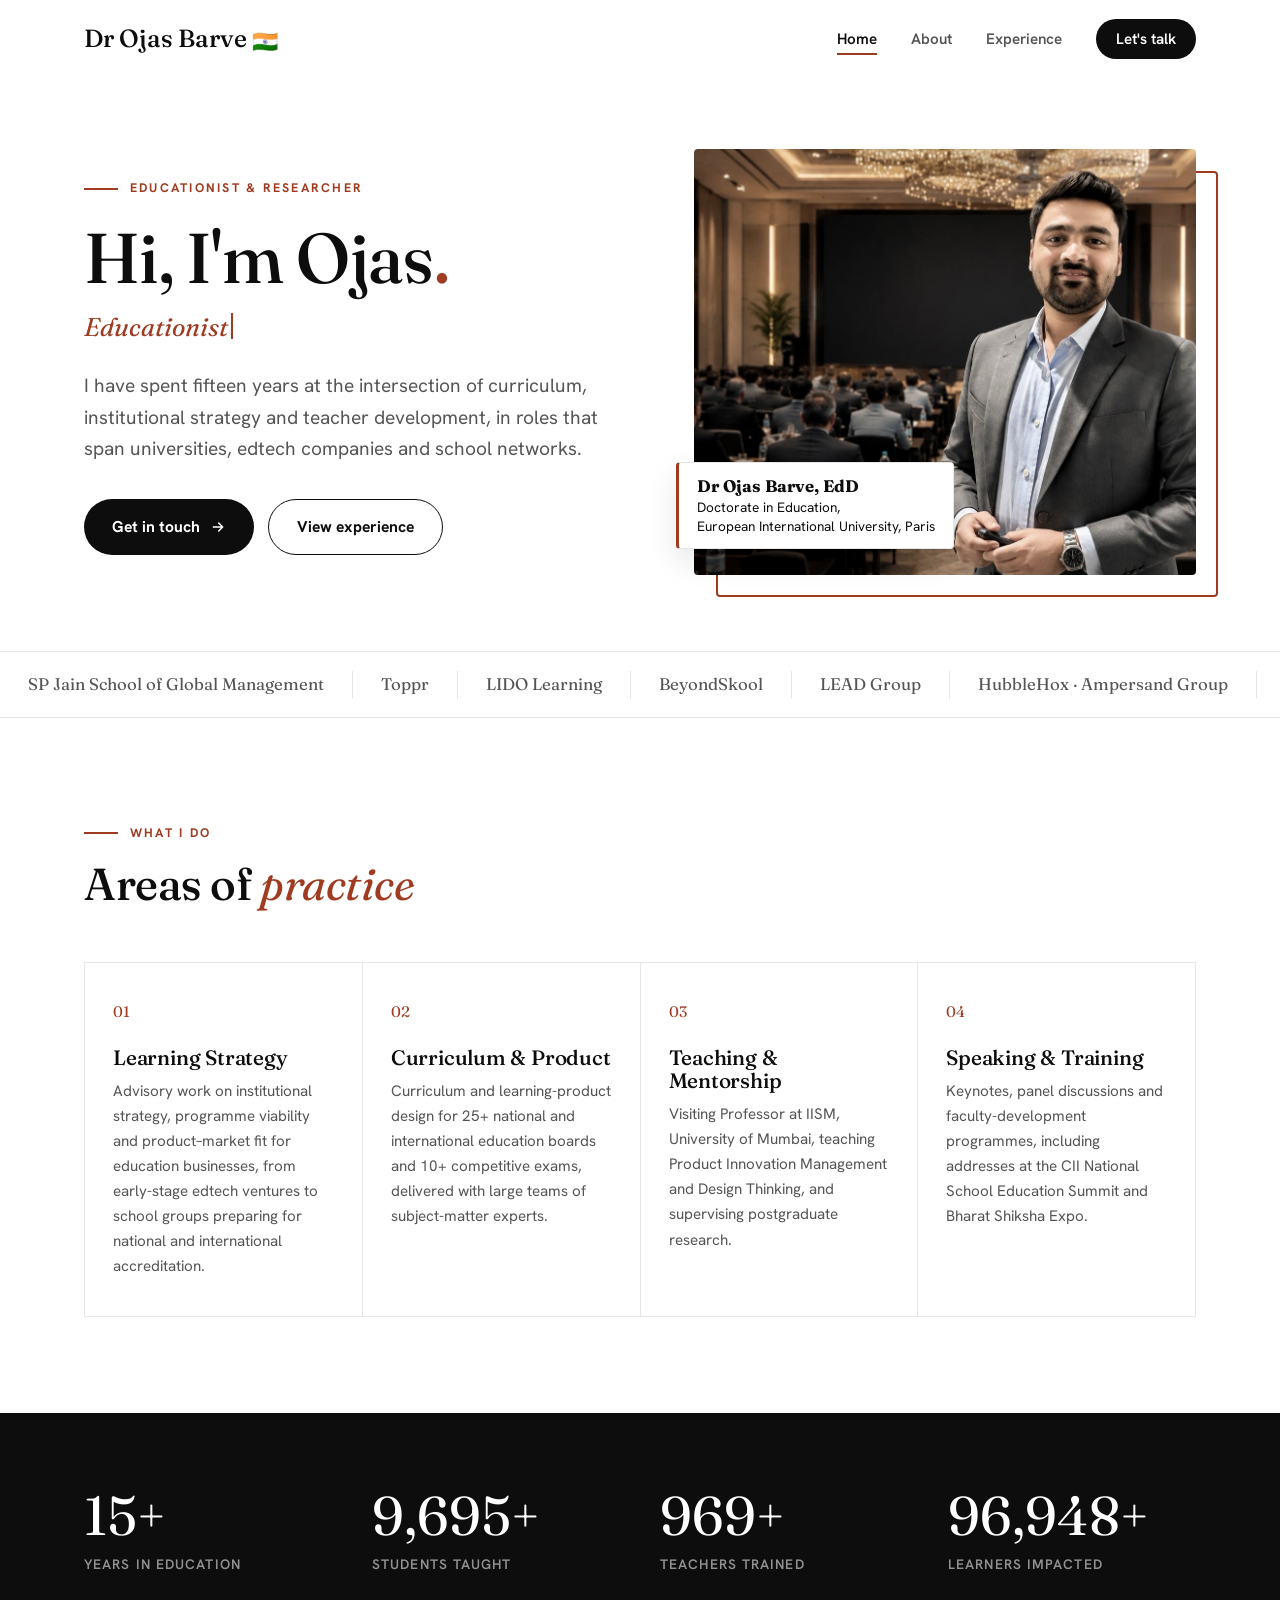
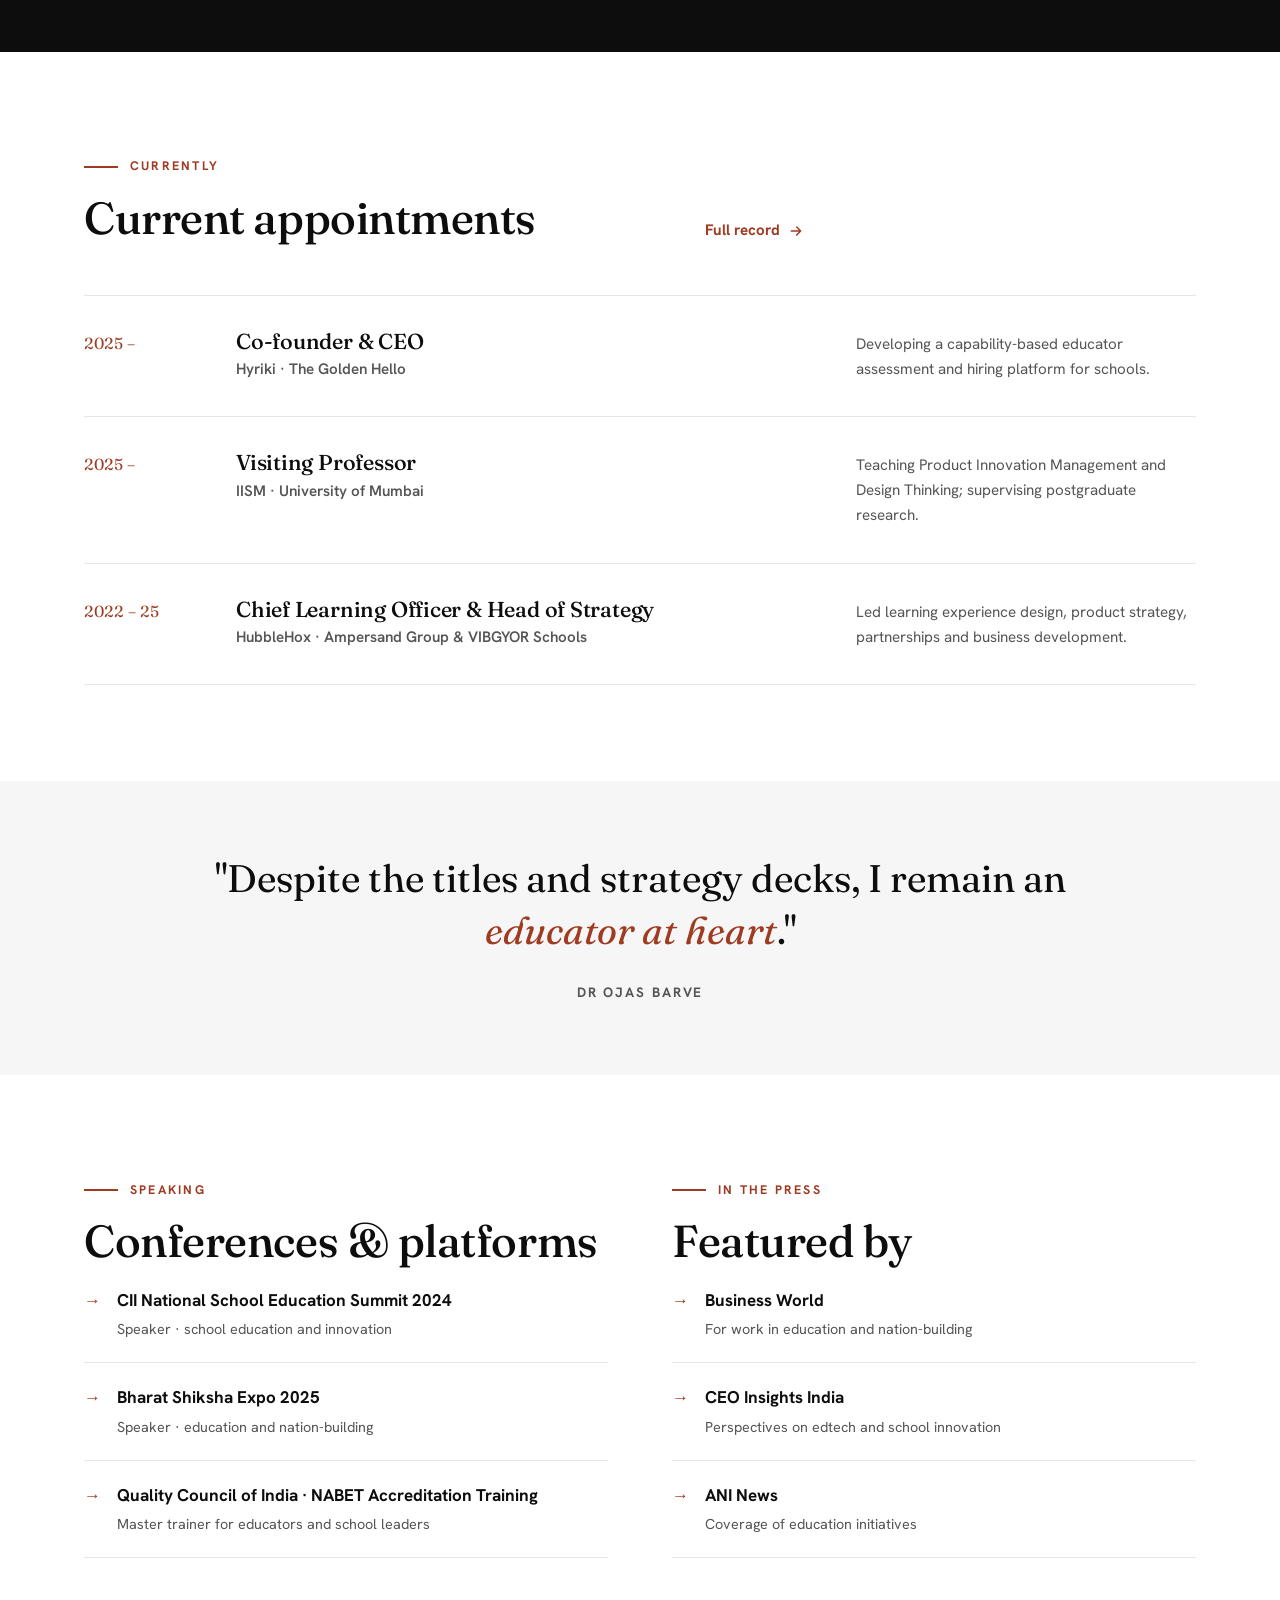
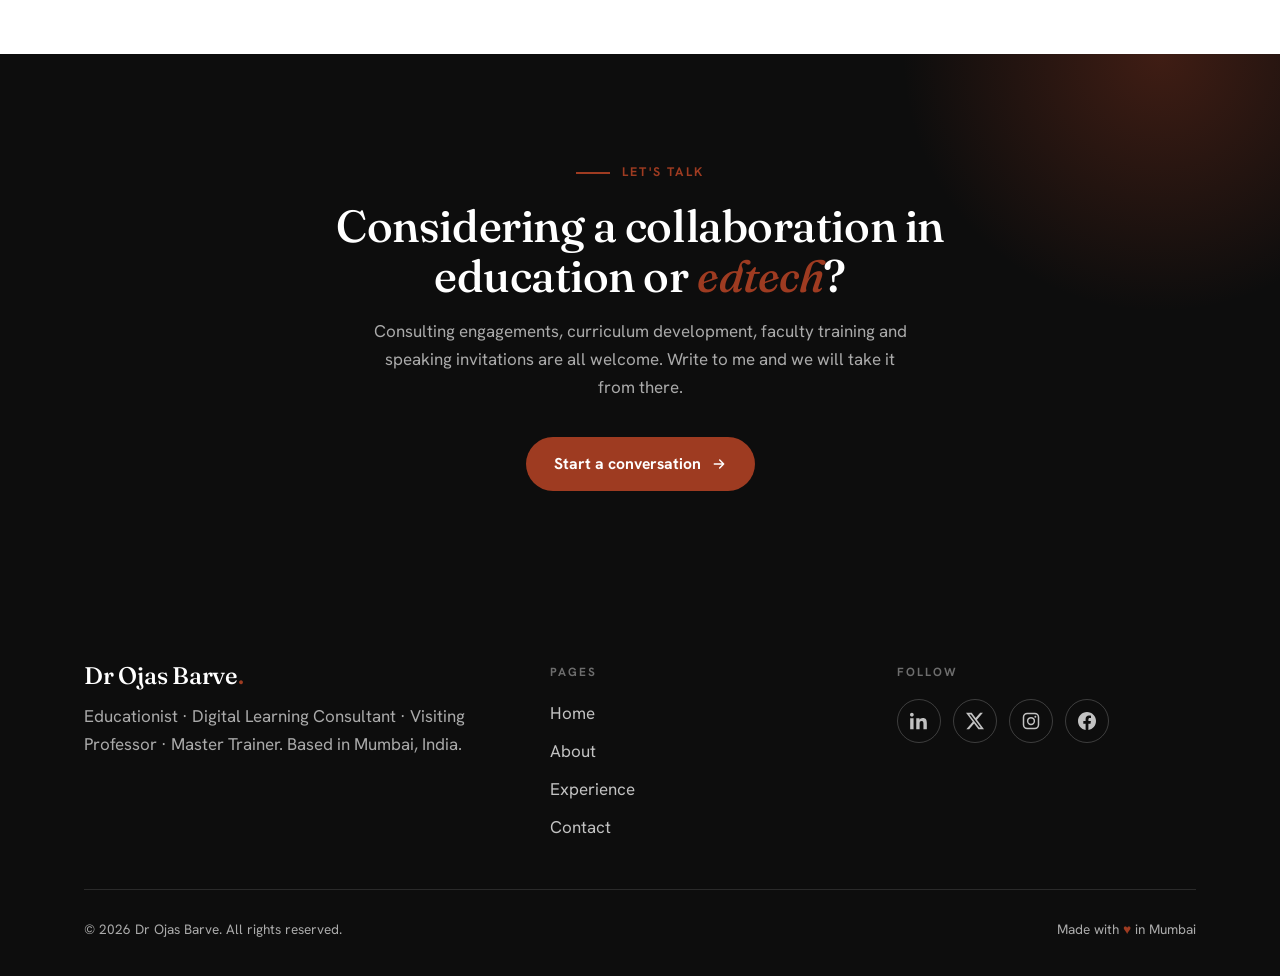
==== commit 3d0a71eb: "Remove O. brand mark from nav, enlarge name text Co-Authored-By: Claude Sonnet 5 <noreply@anthropic." ====
--- a/index.html
+++ b/index.html
@@ -21,7 +21,6 @@
   <header class="site-header">
     <div class="wrap nav">
       <a class="brand" href="index.html">
-        <span class="brand-mark">O.</span>
         <span class="brand-name">Dr Ojas Barve <span class="flag" aria-hidden="true">🇮🇳</span></span>
       </a>
       <button class="nav-toggle" aria-label="Menu" aria-expanded="false">
--- a/assets/css/style.css
+++ b/assets/css/style.css
@@ -113,21 +113,9 @@
   gap: 10px;
   text-decoration: none;
 }
-.brand-mark {
-  font-family: var(--font-display);
-  font-weight: 600;
-  font-size: 1.35rem;
-  line-height: 1;
-  color: var(--paper);
-  background: var(--ink);
-  padding: 7px 9px 9px;
-  border-radius: var(--radius);
-  transition: background .25s;
-}
-.brand:hover .brand-mark { background: var(--accent); }
 .brand-name {
   font-family: var(--font-display);
-  font-size: 1.12rem;
+  font-size: 1.55rem;
   font-weight: 500;
 }
 .brand-name .flag {
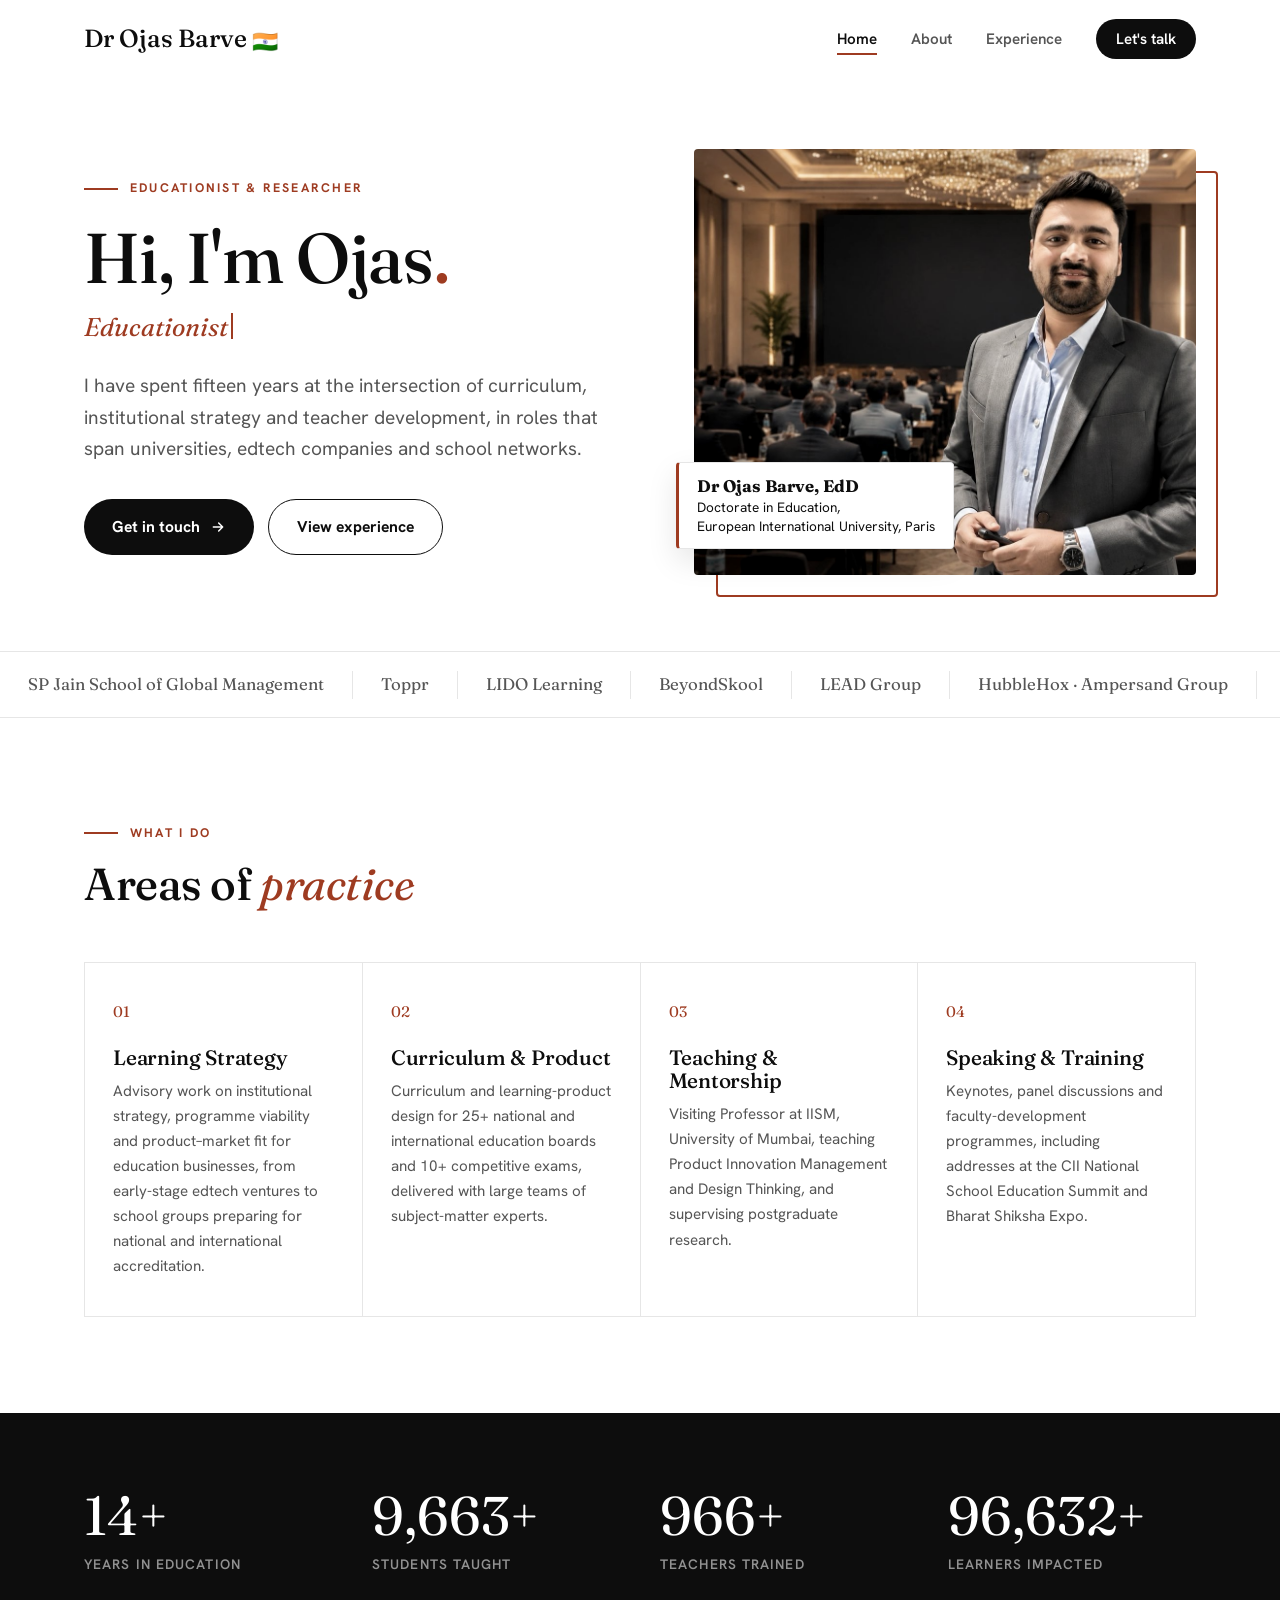
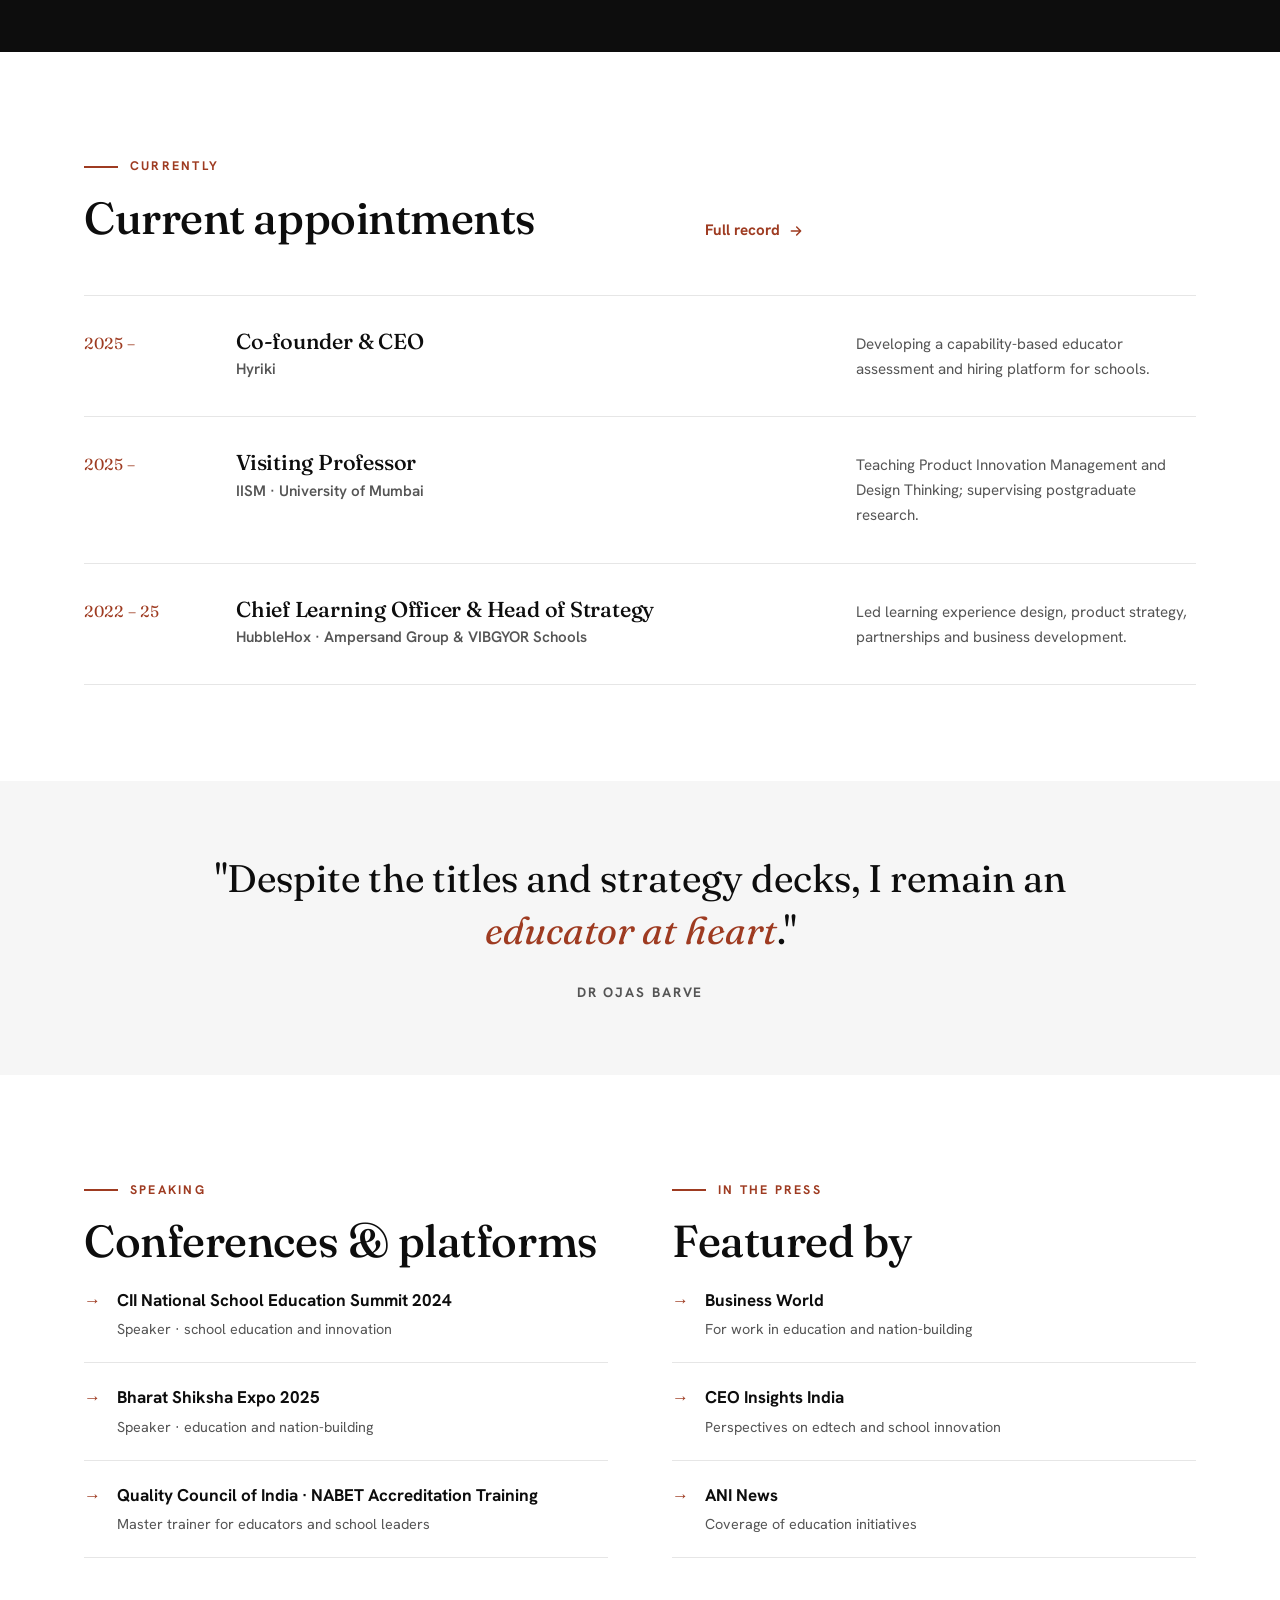
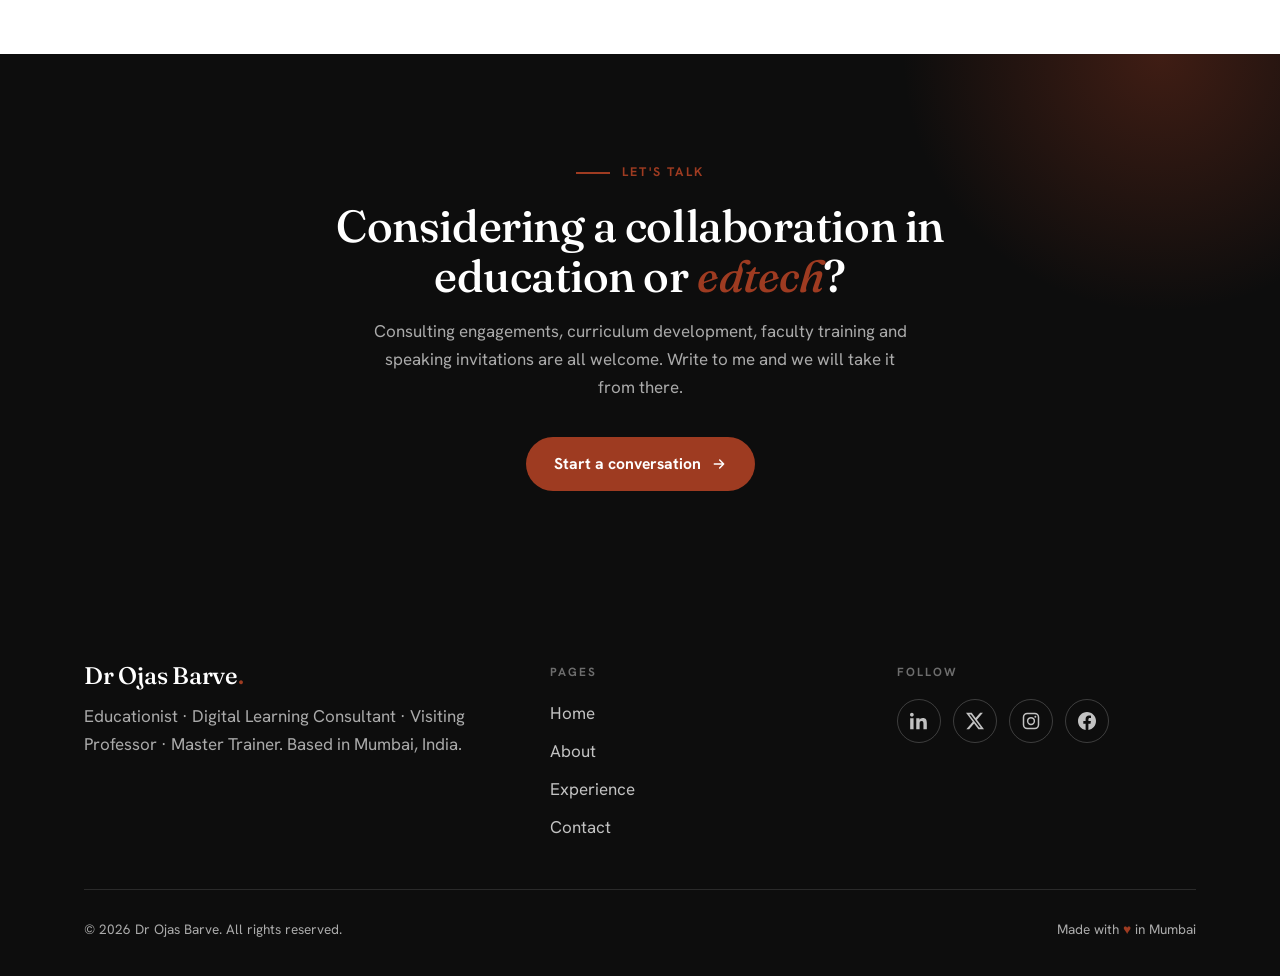
==== commit c4677052: "Remove personal email and Golden Hello mention; add ASBS Terna visiting professorship Co-Authored-By" ====
--- a/index.html
+++ b/index.html
@@ -149,7 +149,7 @@
             <span class="when">2025 –</span>
             <div>
               <h3>Co-founder &amp; CEO</h3>
-              <span class="org">Hyriki · The Golden Hello</span>
+              <span class="org">Hyriki</span>
             </div>
             <p>Developing a capability-based educator assessment and hiring platform for schools.</p>
           </div>
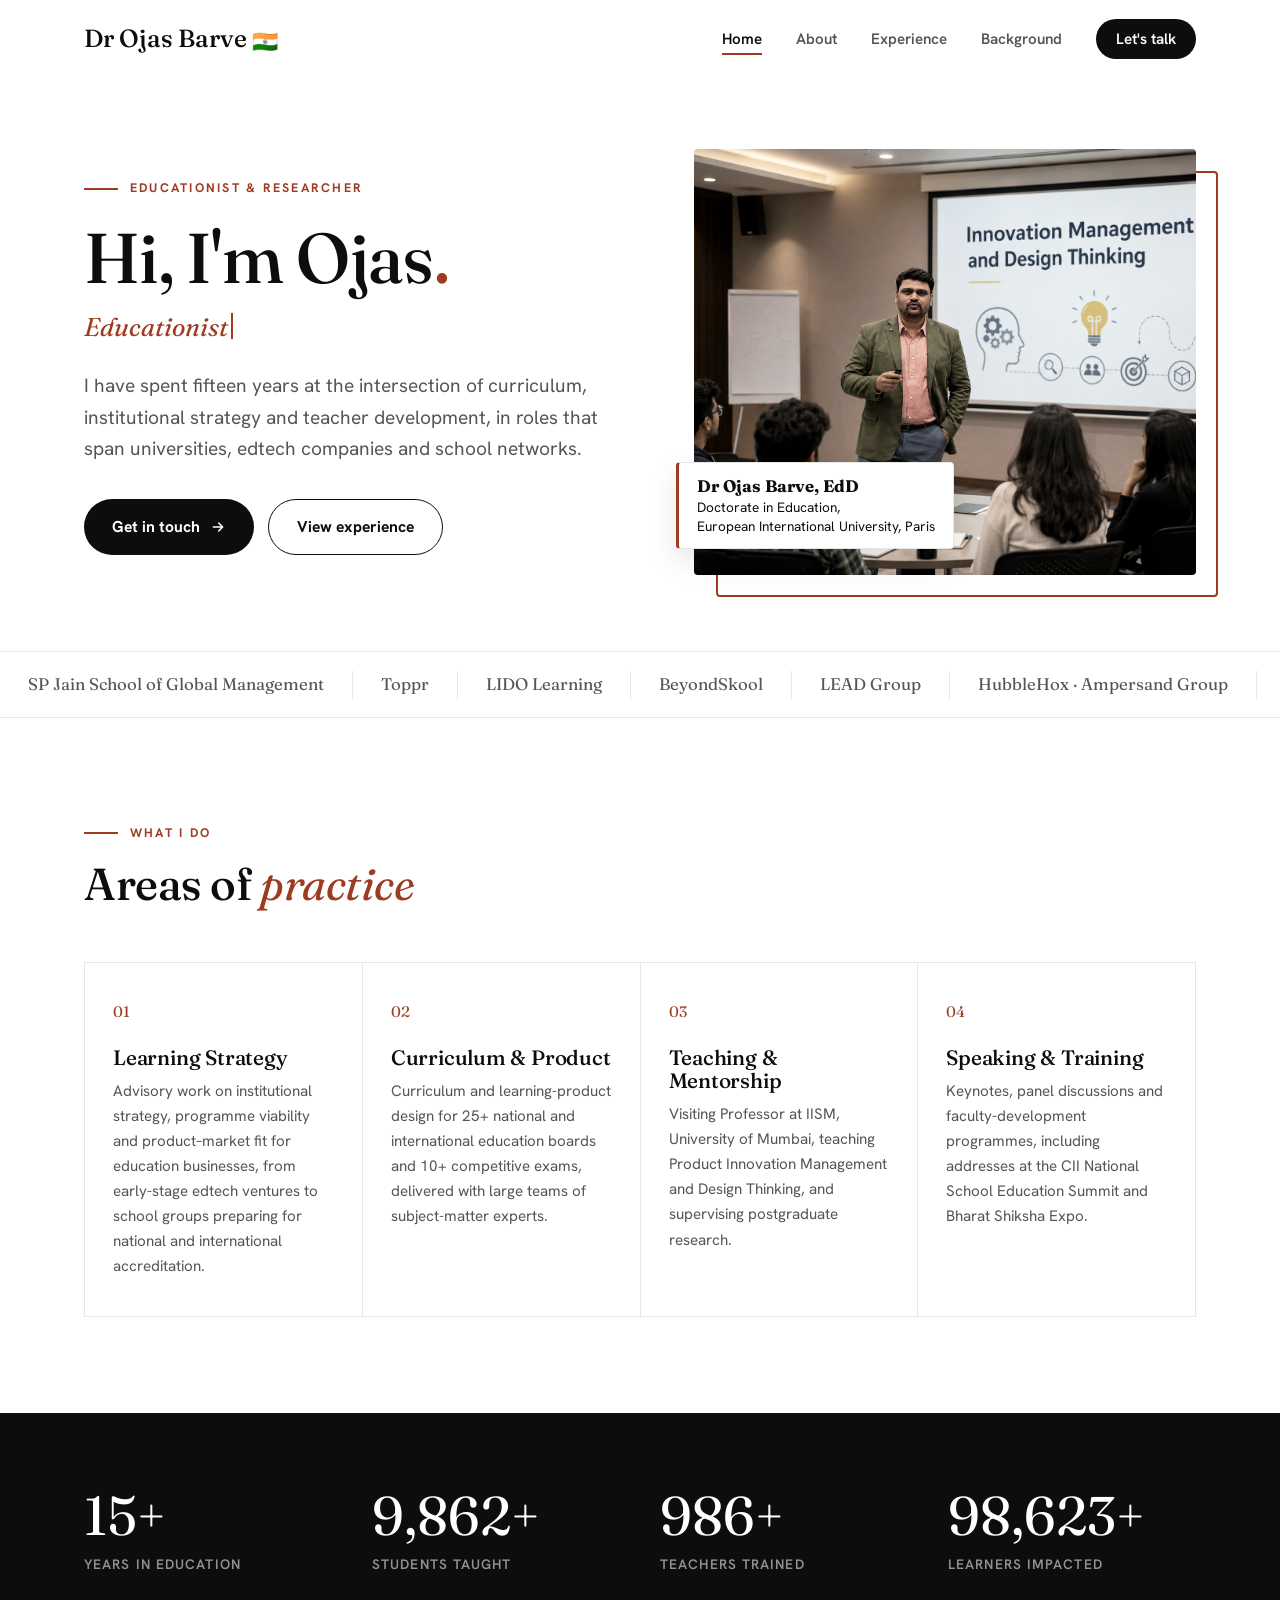
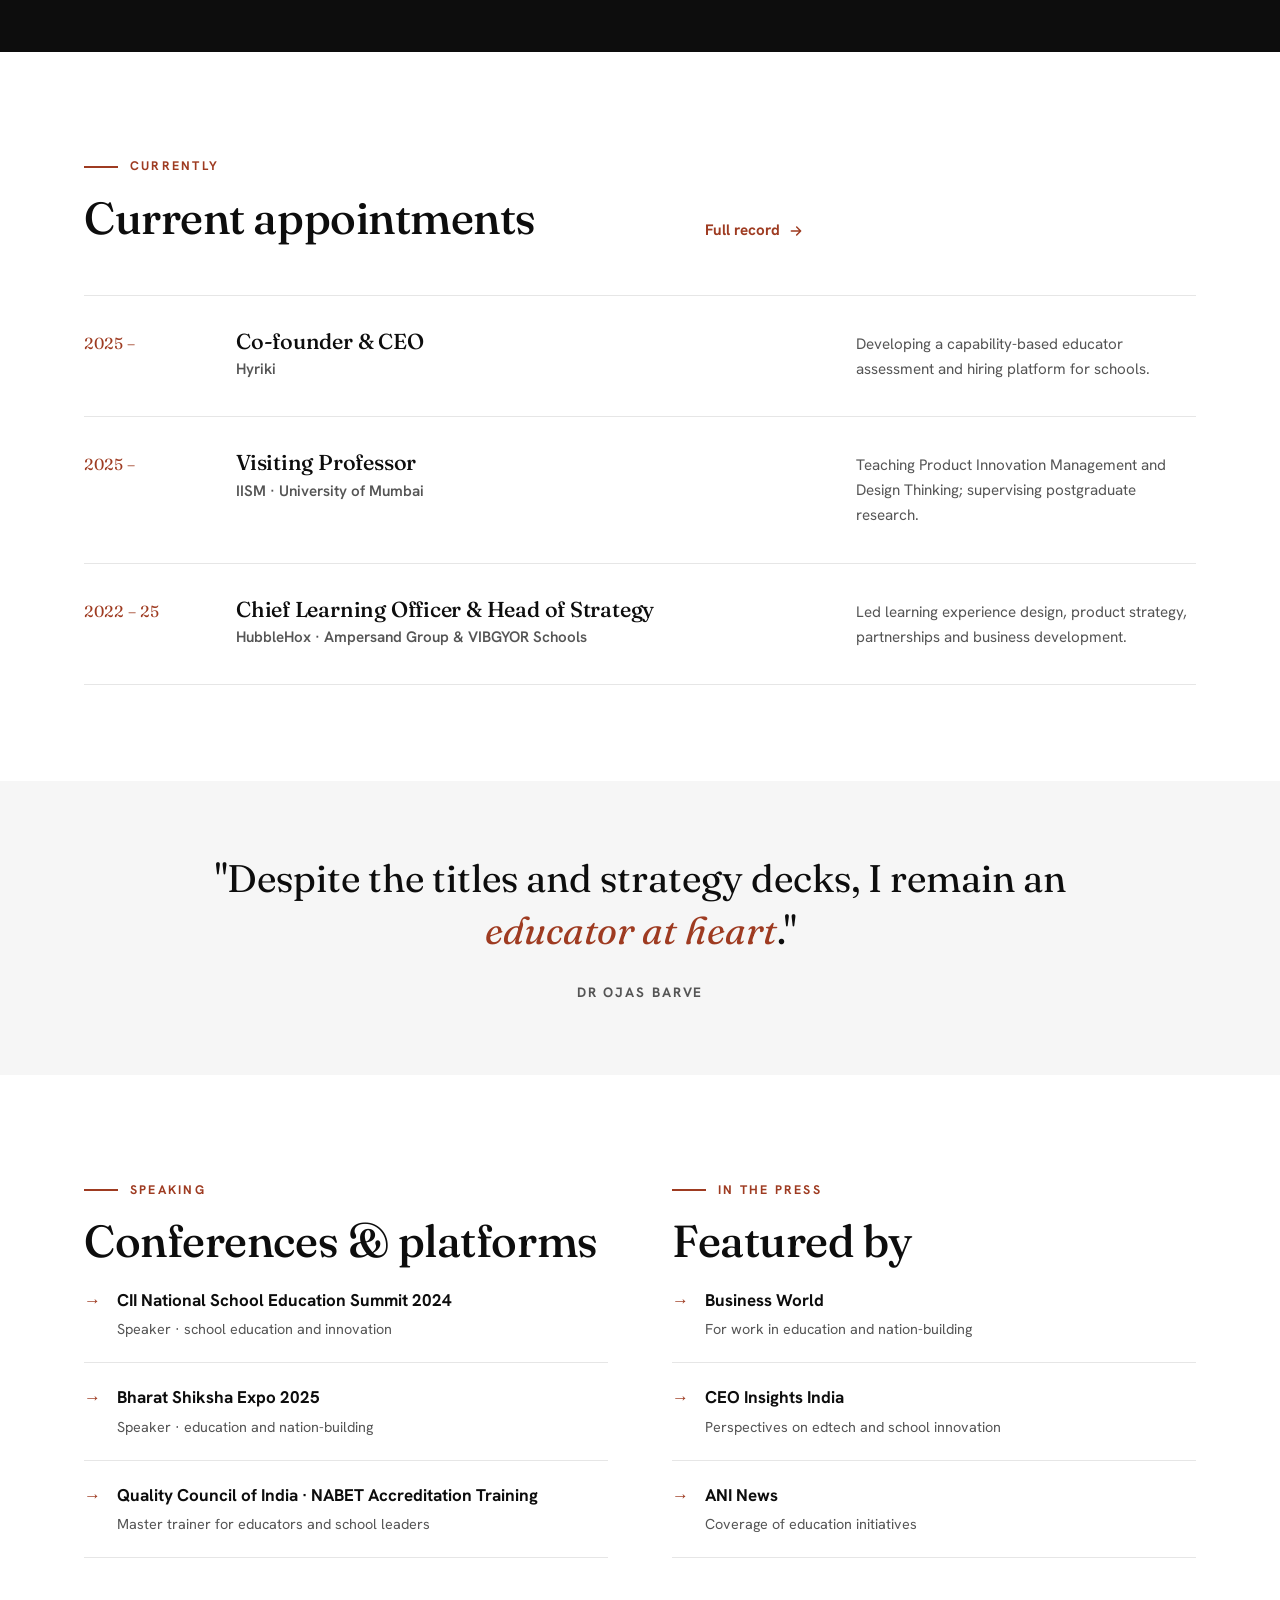
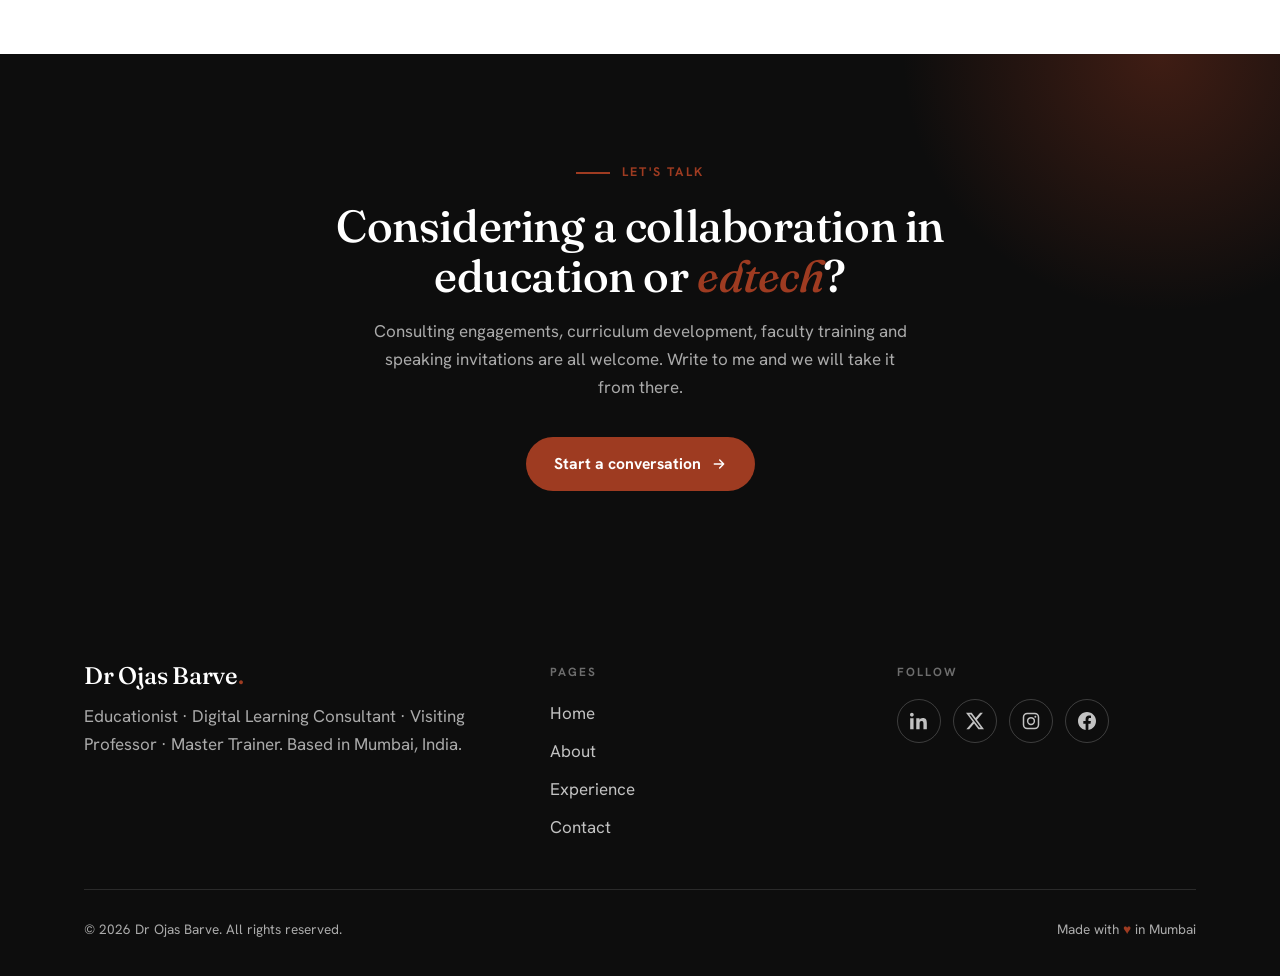
==== commit 9ba62952: "Add Background section with Qualifications, EdTech, Academia and Media tabs Split existing About/Exp" ====
--- a/index.html
+++ b/index.html
@@ -30,6 +30,7 @@
         <li><a href="index.html" class="active">Home</a></li>
         <li><a href="about.html">About</a></li>
         <li><a href="experience.html">Experience</a></li>
+        <li><a href="qualifications.html">Background</a></li>
         <li><a href="contact.html" class="nav-cta">Let's talk</a></li>
       </ul>
     </div>
--- a/assets/css/style.css
+++ b/assets/css/style.css
@@ -261,7 +261,7 @@
   width: 100%;
   aspect-ratio: 4 / 3.4;
   object-fit: cover;
-  object-position: 72% 20%;
+  object-position: 44% 15%;
   filter: grayscale(.35) contrast(1.04);
   transition: filter .6s;
 }
@@ -552,6 +552,28 @@
 }
 .page-hero h1 { margin-top: 18px; max-width: 15ch; }
 .page-hero .lede { margin-top: 20px; }
+
+/* ---------- tab nav (Background section) ---------- */
+
+.tab-nav { border-bottom: 1px solid var(--line); background: var(--paper-2); }
+.tab-nav .wrap { display: flex; flex-wrap: wrap; gap: 10px; padding: 22px 24px; }
+.tab-nav a {
+  display: inline-flex;
+  align-items: center;
+  padding: 10px 22px;
+  border-radius: 999px;
+  border: 1px solid var(--line);
+  background: var(--paper);
+  font-size: .85rem;
+  font-weight: 700;
+  letter-spacing: .04em;
+  text-transform: uppercase;
+  text-decoration: none;
+  color: var(--ink-2);
+  transition: all .25s var(--ease);
+}
+.tab-nav a:hover { border-color: var(--ink); color: var(--ink); }
+.tab-nav a.active { background: var(--ink); border-color: var(--ink); color: var(--paper); }
 
 /* ---------- about ---------- */
 
@@ -949,4 +971,6 @@
   .contact-grid { grid-template-columns: 1fr; }
   .hero-badge { left: 12px; }
   .hero-photo::before { inset: 14px -12px -14px 14px; }
-}
+  .tab-nav .wrap { padding: 16px 24px; gap: 8px; }
+  .tab-nav a { padding: 8px 16px; font-size: .78rem; }
+}
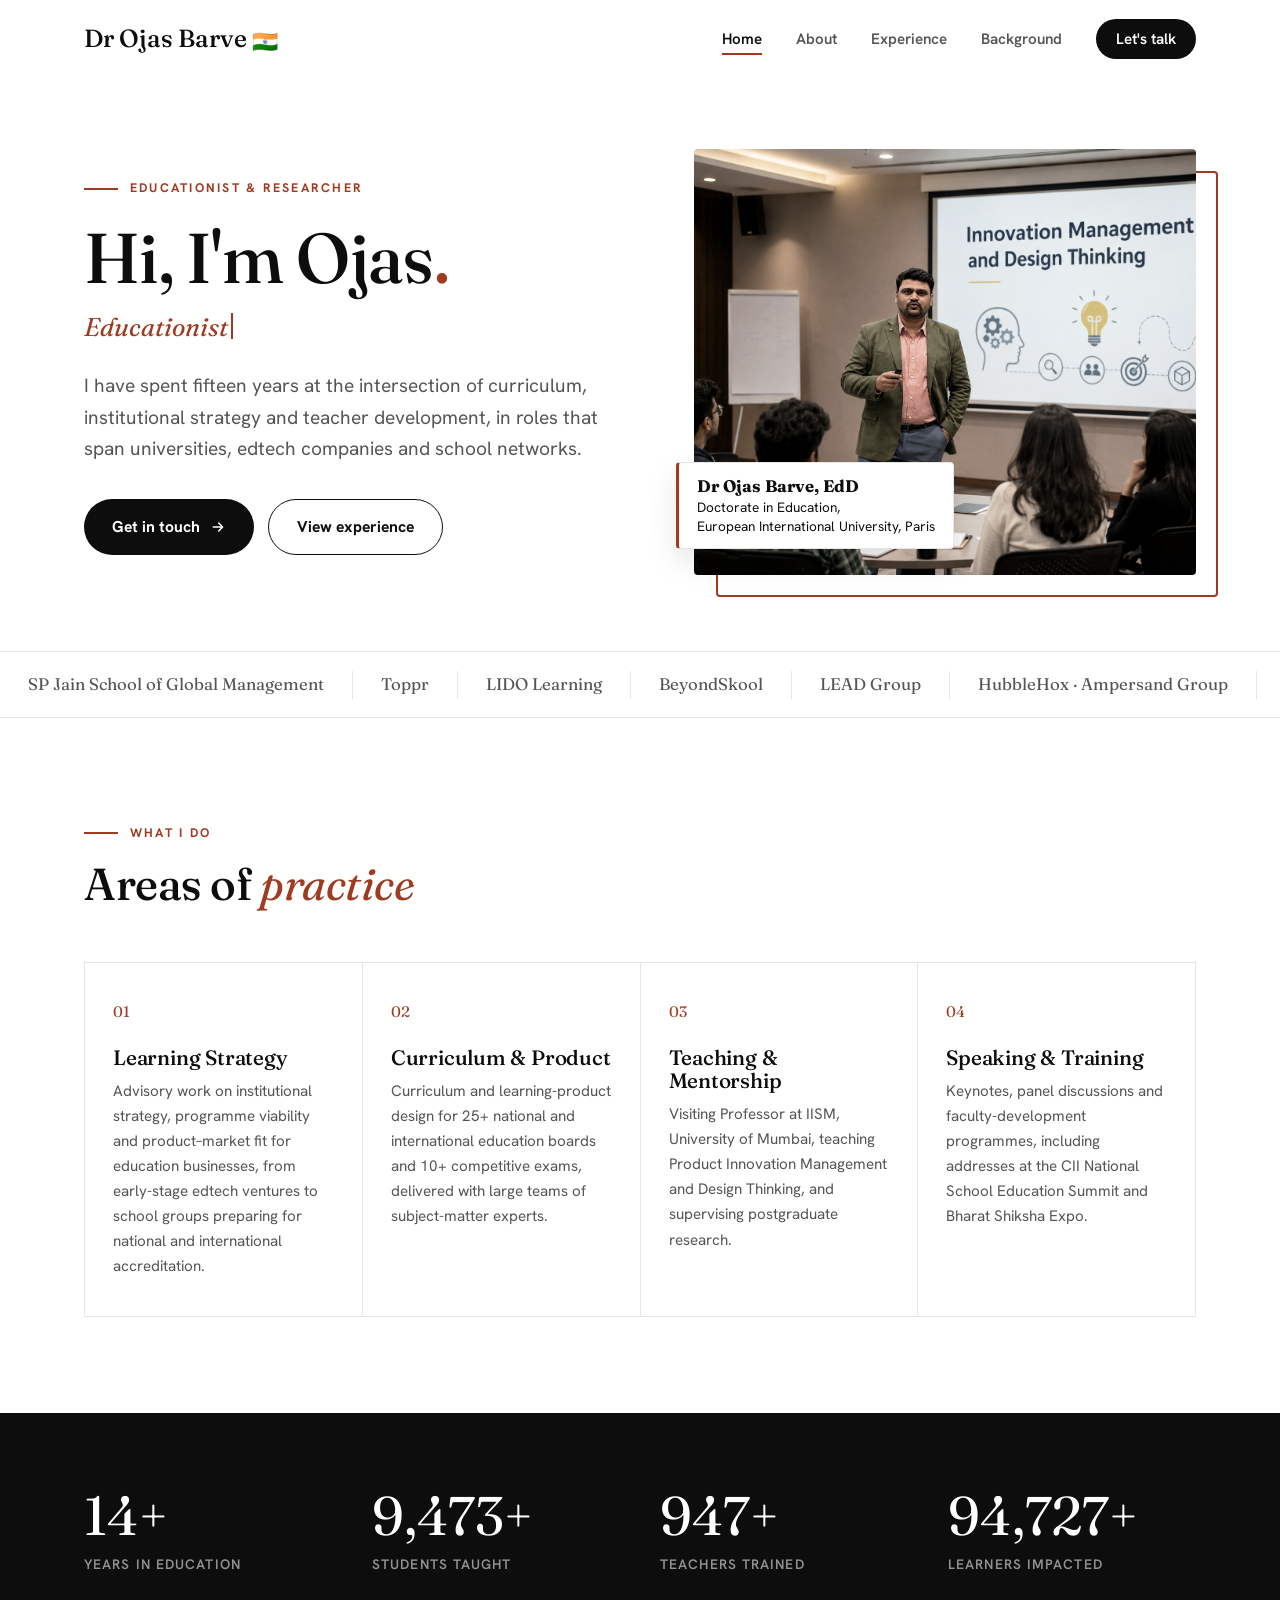
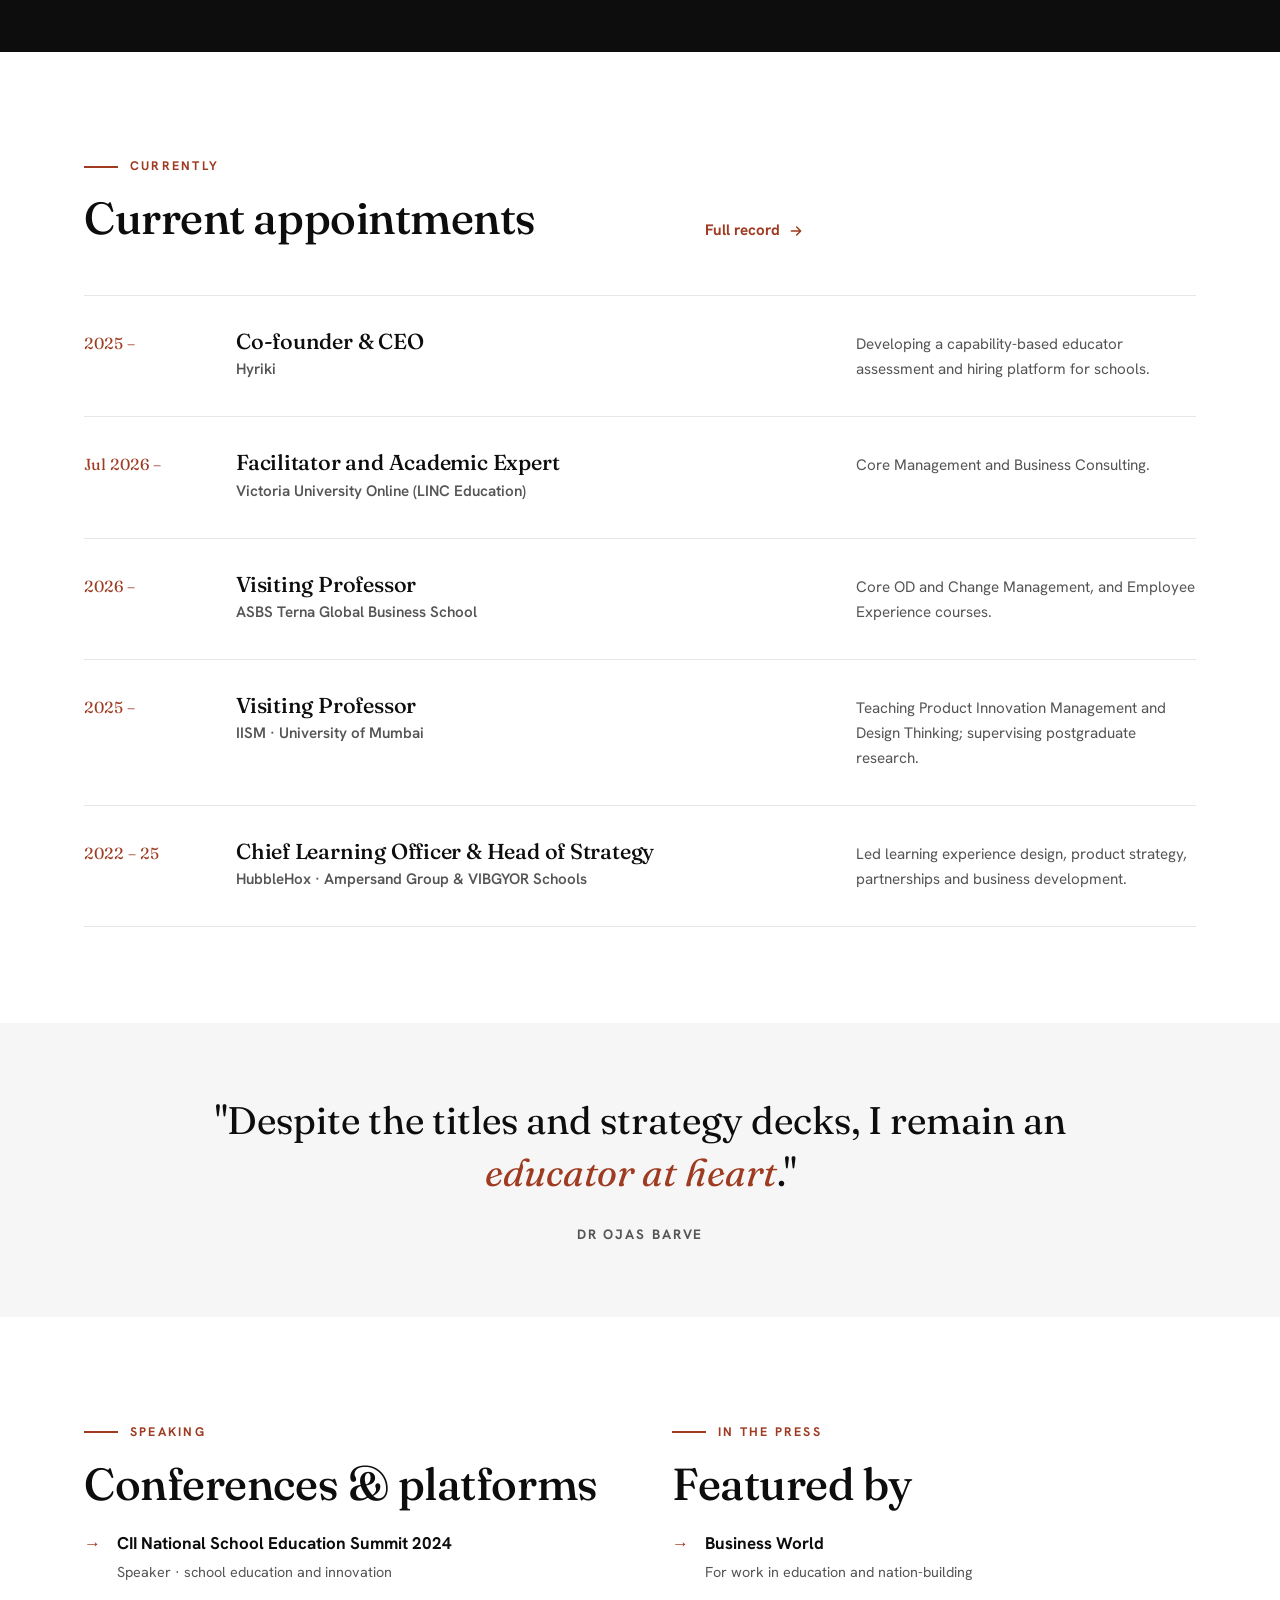
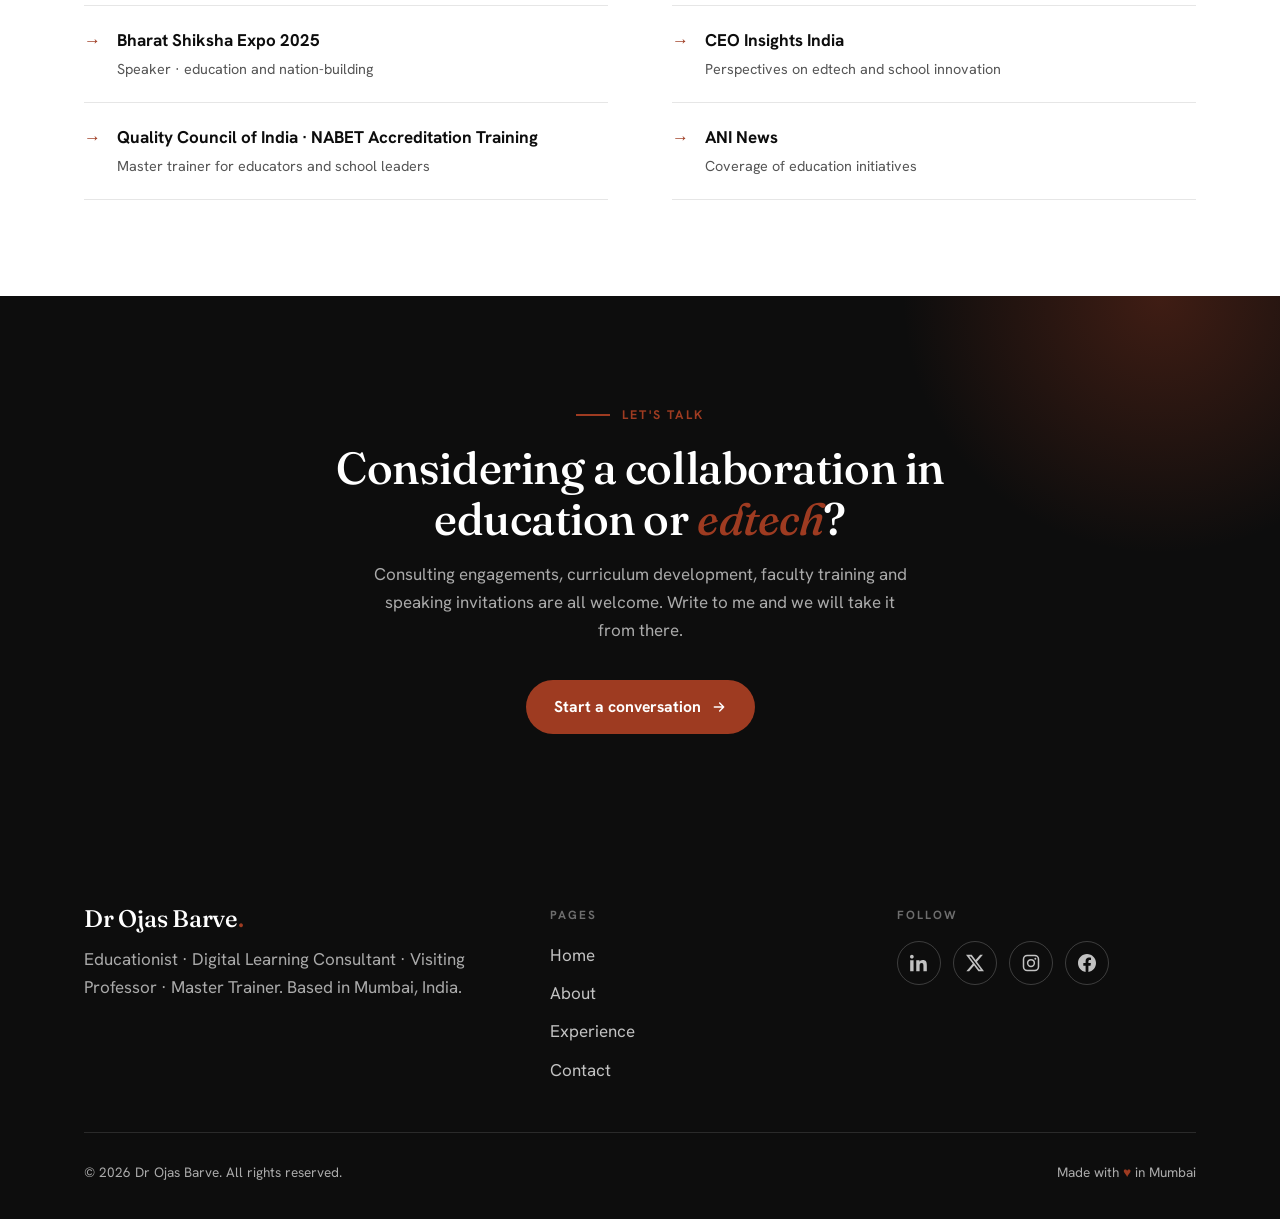
==== commit 87e6750f: "Add Victoria University and ASBS Terna to homepage current appointments Co-Authored-By: Claude Sonne" ====
--- a/index.html
+++ b/index.html
@@ -155,6 +155,22 @@
             <p>Developing a capability-based educator assessment and hiring platform for schools.</p>
           </div>
           <div class="feature-row reveal">
+            <span class="when">Jul 2026 –</span>
+            <div>
+              <h3>Facilitator and Academic Expert</h3>
+              <span class="org">Victoria University Online (LINC Education)</span>
+            </div>
+            <p>Core Management and Business Consulting.</p>
+          </div>
+          <div class="feature-row reveal">
+            <span class="when">2026 –</span>
+            <div>
+              <h3>Visiting Professor</h3>
+              <span class="org">ASBS Terna Global Business School</span>
+            </div>
+            <p>Core OD and Change Management, and Employee Experience courses.</p>
+          </div>
+          <div class="feature-row reveal">
             <span class="when">2025 –</span>
             <div>
               <h3>Visiting Professor</h3>
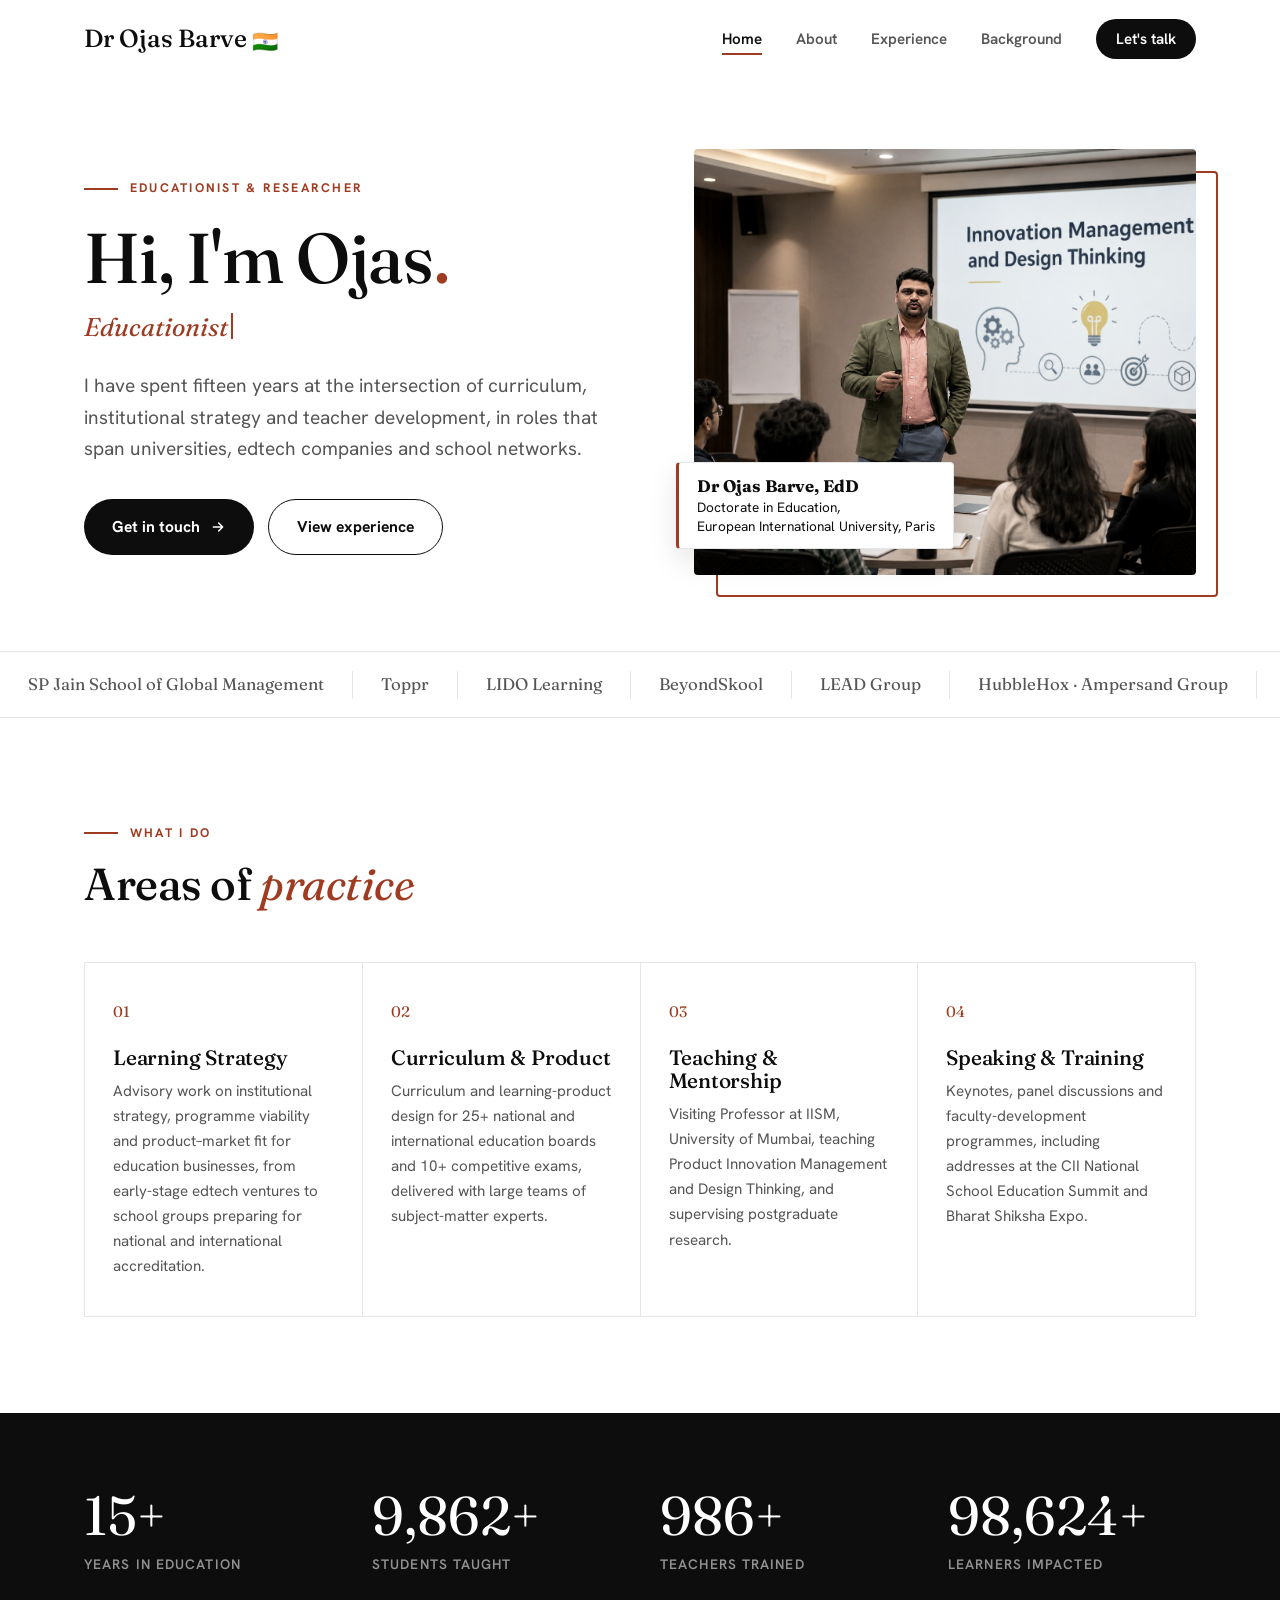
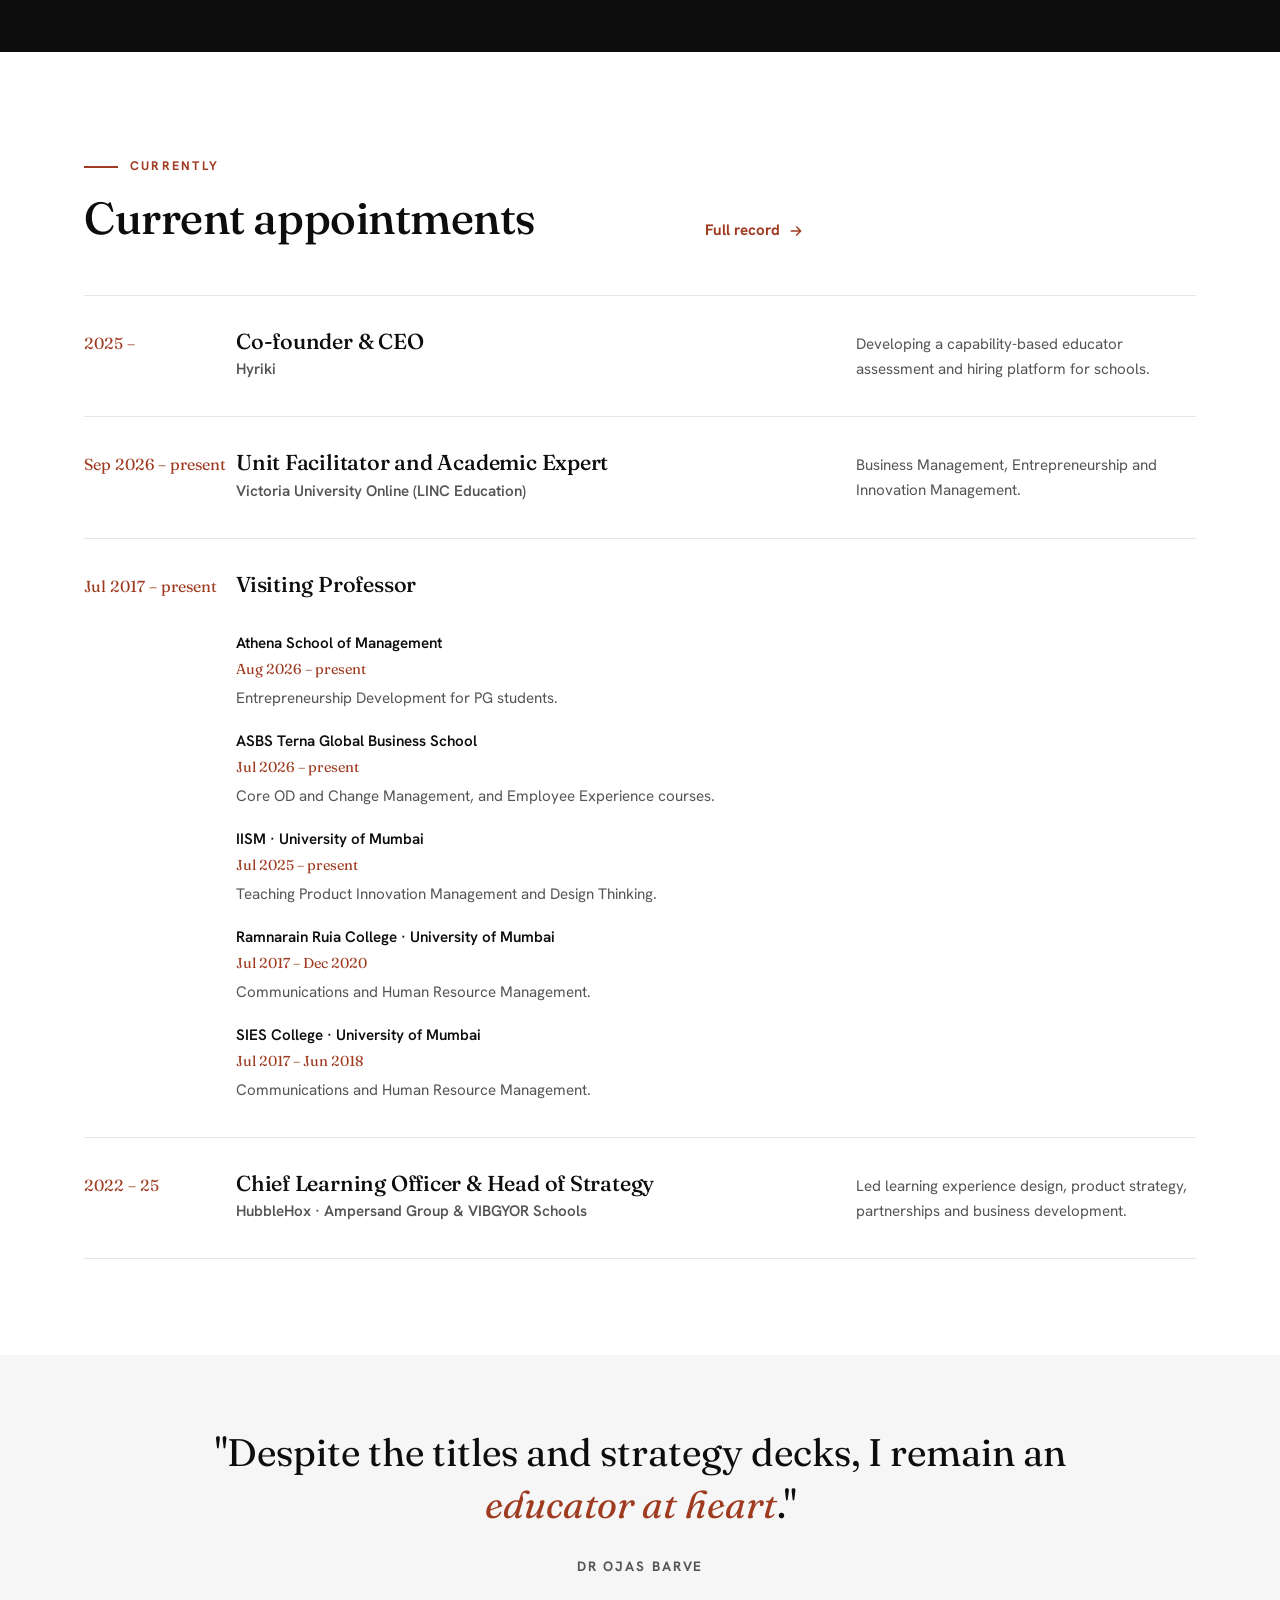
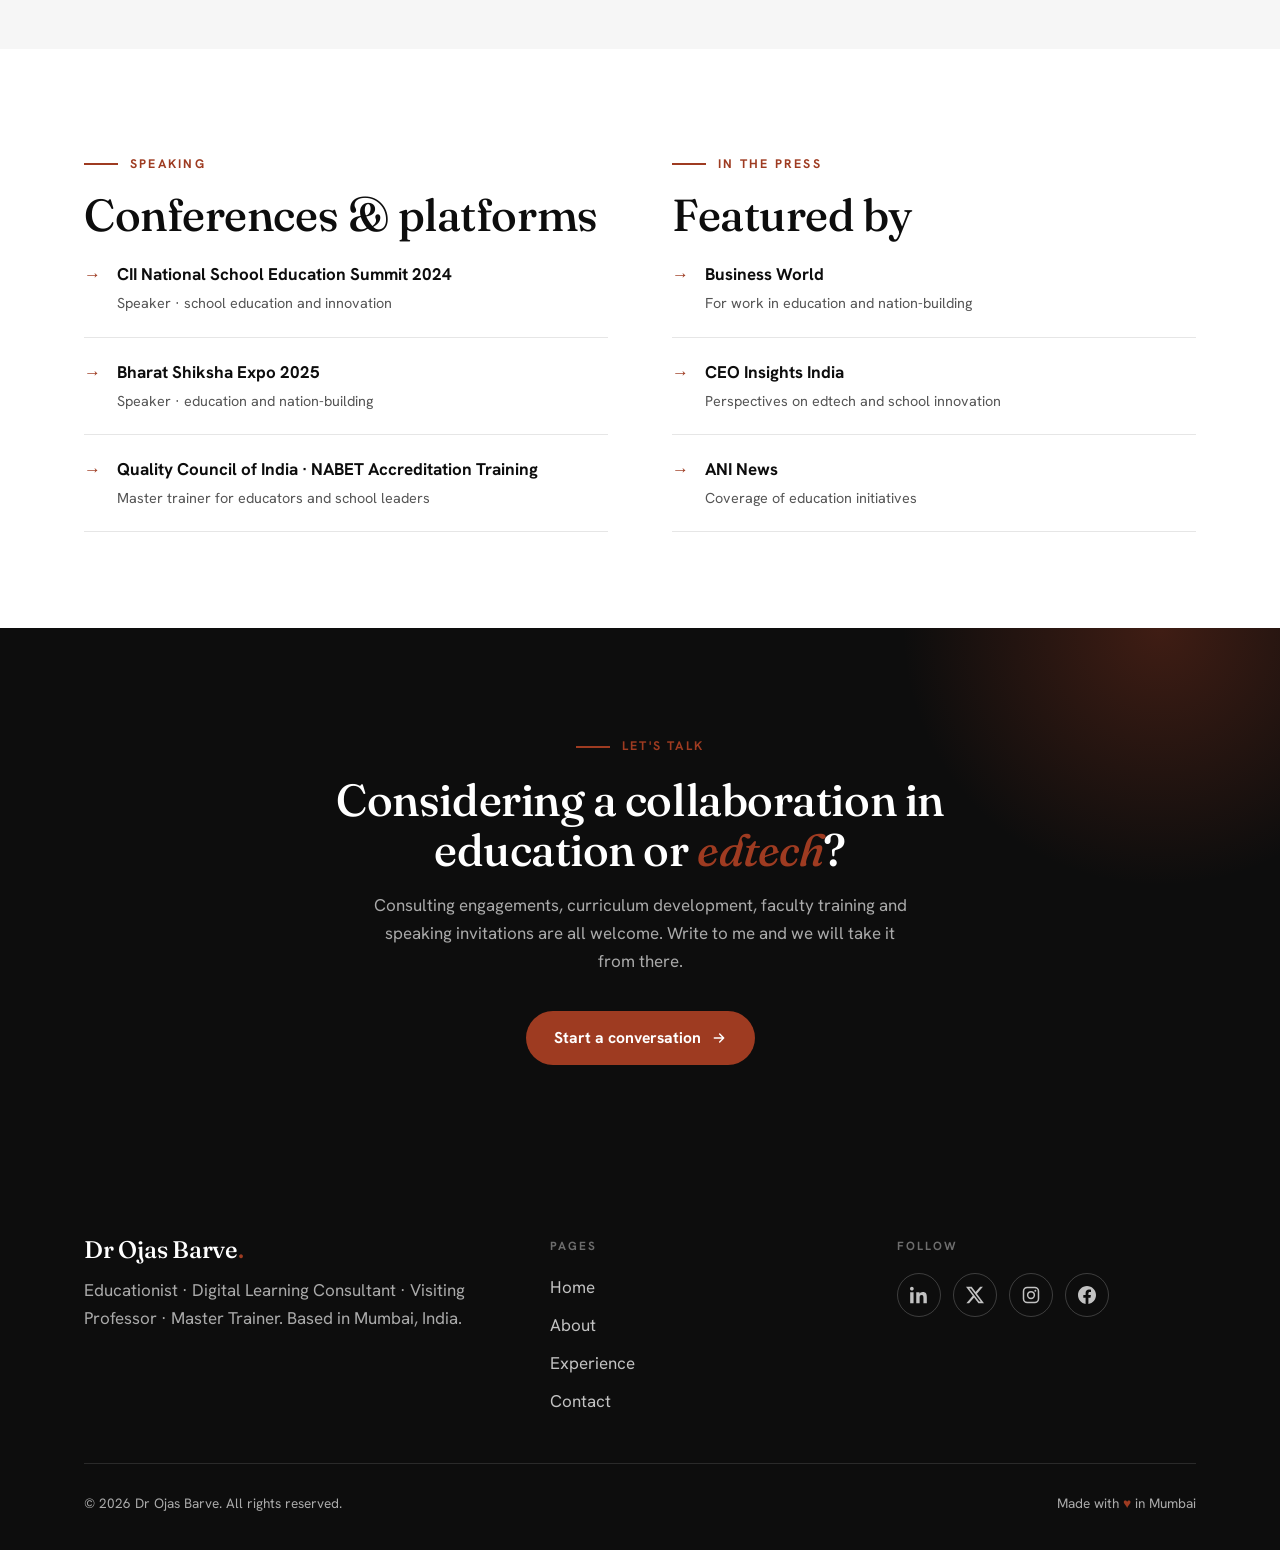
==== commit 3ad689b6: "Apply academic appointments changes to Home page Co-Authored-By: Claude Opus 5.5 <noreply@anthropic." ====
--- a/index.html
+++ b/index.html
@@ -155,28 +155,25 @@
             <p>Developing a capability-based educator assessment and hiring platform for schools.</p>
           </div>
           <div class="feature-row reveal">
-            <span class="when">Jul 2026 –</span>
-            <div>
-              <h3>Facilitator and Academic Expert</h3>
+            <span class="when">Sep 2026 – present</span>
+            <div>
+              <h3>Unit Facilitator and Academic Expert</h3>
               <span class="org">Victoria University Online (LINC Education)</span>
             </div>
-            <p>Core Management and Business Consulting.</p>
-          </div>
-          <div class="feature-row reveal">
-            <span class="when">2026 –</span>
+            <p>Business Management, Entrepreneurship and Innovation Management.</p>
+          </div>
+          <div class="feature-row reveal">
+            <span class="when">Jul 2017 – present</span>
             <div>
               <h3>Visiting Professor</h3>
-              <span class="org">ASBS Terna Global Business School</span>
-            </div>
-            <p>Core OD and Change Management, and Employee Experience courses.</p>
-          </div>
-          <div class="feature-row reveal">
-            <span class="when">2025 –</span>
-            <div>
-              <h3>Visiting Professor</h3>
-              <span class="org">IISM · University of Mumbai</span>
-            </div>
-            <p>Teaching Product Innovation Management and Design Thinking; supervising postgraduate research.</p>
+            </div>
+            <ul class="inst-list">
+                <li><span class="inst">Athena School of Management</span><span class="inst-when">Aug 2026 – present</span>Entrepreneurship Development for PG students.</li>
+                <li><span class="inst">ASBS Terna Global Business School</span><span class="inst-when">Jul 2026 – present</span>Core OD and Change Management, and Employee Experience courses.</li>
+                <li><span class="inst">IISM · University of Mumbai</span><span class="inst-when">Jul 2025 – present</span>Teaching Product Innovation Management and Design Thinking.</li>
+                <li><span class="inst">Ramnarain Ruia College · University of Mumbai</span><span class="inst-when">Jul 2017 – Dec 2020</span>Communications and Human Resource Management.</li>
+                <li><span class="inst">SIES College · University of Mumbai</span><span class="inst-when">Jul 2017 – Jun 2018</span>Communications and Human Resource Management.</li>
+            </ul>
           </div>
           <div class="feature-row reveal">
             <span class="when">2022 – 25</span>
--- a/assets/css/style.css
+++ b/assets/css/style.css
@@ -441,6 +441,7 @@
   font-family: var(--font-display);
   color: var(--accent);
   font-size: 1rem;
+  white-space: nowrap;
 }
 .feature-row h3 { font-size: 1.35rem; }
 .feature-row .org {
@@ -450,6 +451,23 @@
   margin-top: 4px;
 }
 .feature-row p { font-size: .95rem; color: var(--ink-2); }
+
+.feature-row .inst-list {
+  grid-column: 2 / -1;
+  list-style: none;
+  display: grid;
+  gap: 18px;
+  font-size: .95rem;
+  color: var(--ink-2);
+}
+.feature-row .inst { display: block; font-weight: 600; color: var(--ink); }
+.feature-row .inst-when {
+  display: block;
+  font-family: var(--font-display);
+  font-size: .9rem;
+  color: var(--accent);
+  margin: 2px 0 4px;
+}
 
 /* ---------- quote ---------- */
 
@@ -783,6 +801,20 @@
   background: var(--accent);
 }
 
+.xp-body .inst-list { gap: 18px; }
+.xp-body .inst {
+  display: block;
+  font-weight: 600;
+  color: var(--ink);
+}
+.xp-body .inst-when {
+  display: block;
+  font-family: var(--font-display);
+  font-size: .9rem;
+  color: var(--accent);
+  margin: 2px 0 4px;
+}
+
 /* ---------- contact ---------- */
 
 .contact-grid {
@@ -937,6 +969,7 @@
   .card-grid { grid-template-columns: 1fr 1fr; }
   .stats-grid { grid-template-columns: 1fr 1fr; gap: 44px 24px; }
   .feature-row { grid-template-columns: 100px 1fr; }
+  .feature-row .when { white-space: normal; }
   .feature-row p { grid-column: 2; }
   .footer-grid { grid-template-columns: 1fr; gap: 36px; }
   .fact-card { position: static; }
